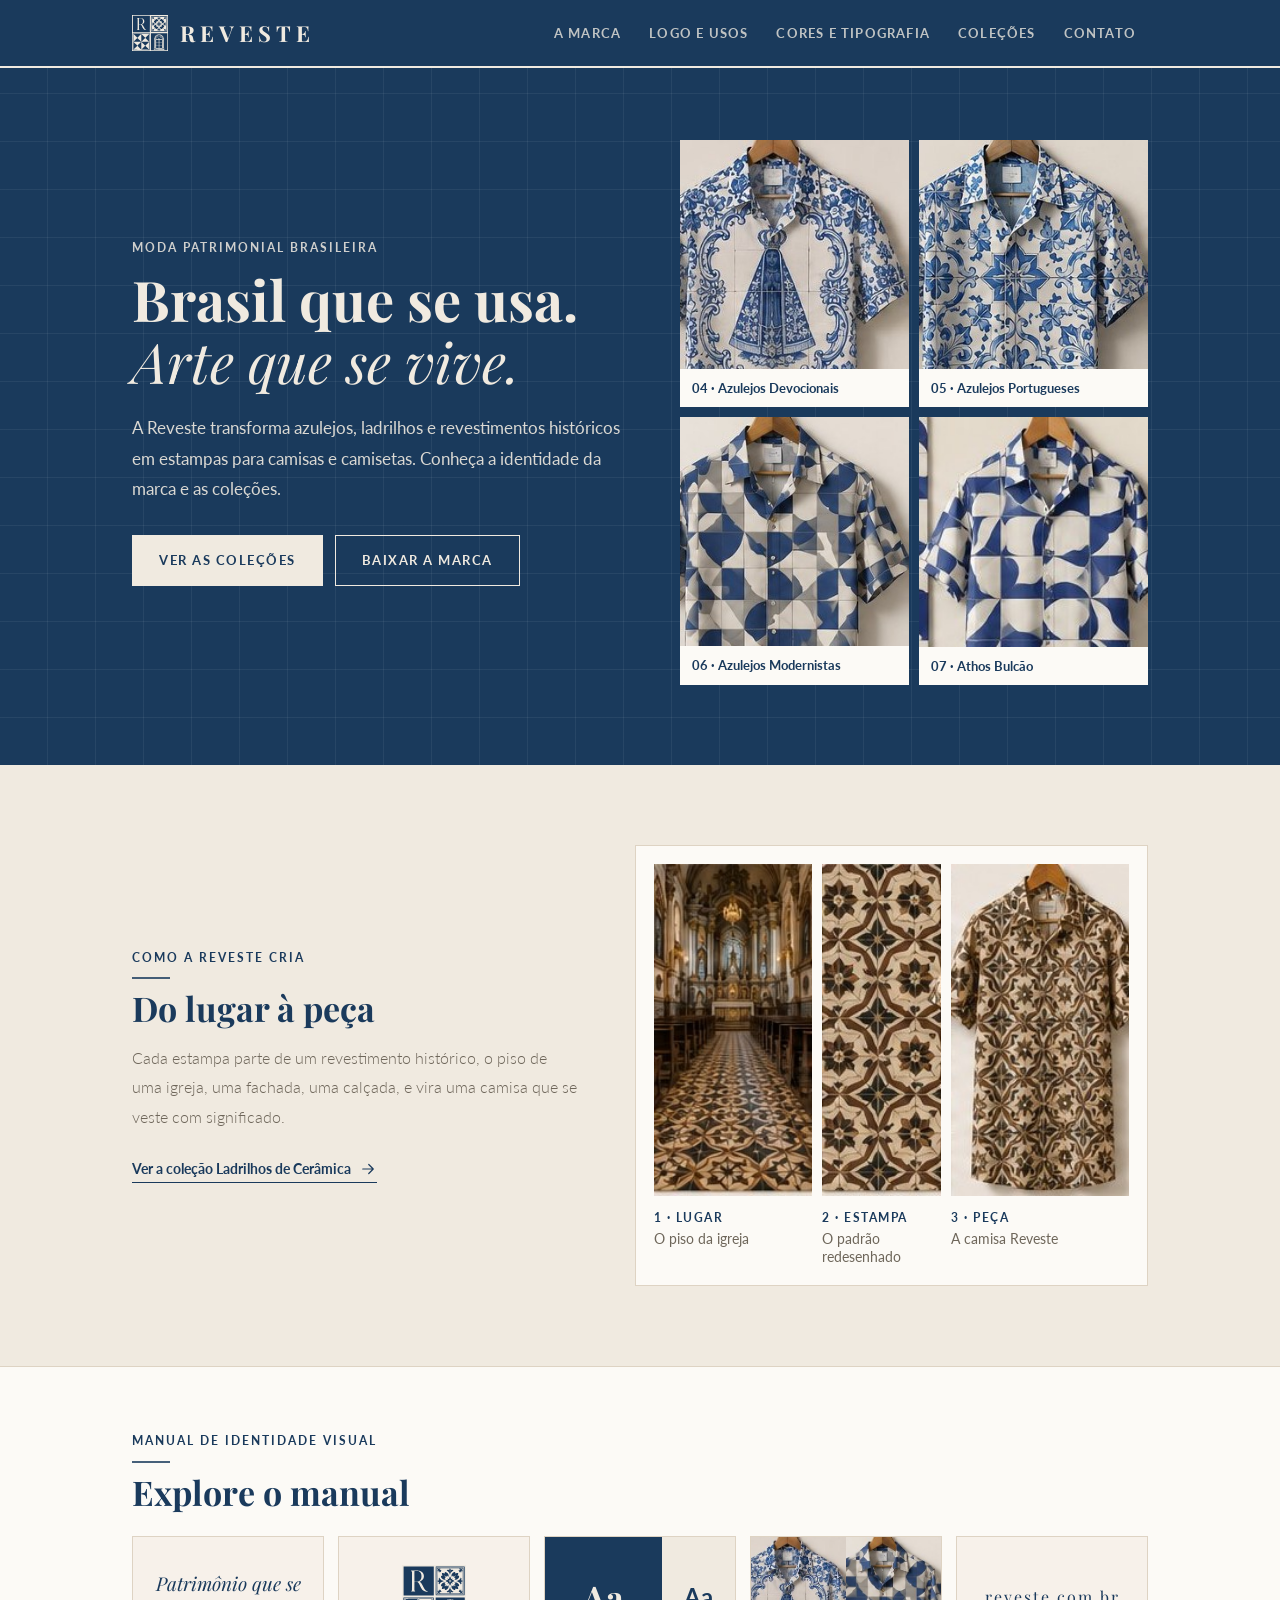
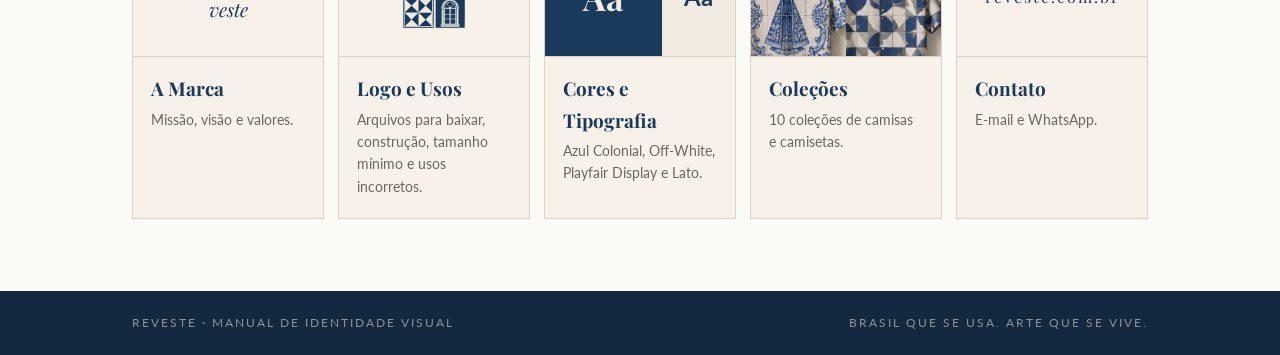
==== v2/index.html @ 7c8bfe6f "v2: grade única de coleções, Logo sem duplicação, Usos e Tipografia visuais (etapas 4 e 5) Etapa 4: " ====
<!DOCTYPE html>
<html lang="pt-BR">
<head>
  <meta charset="UTF-8" />
  <meta name="viewport" content="width=device-width, initial-scale=1.0" />
  <title>Reveste — Manual de Identidade Visual</title>
  <meta name="description" content="Manual de identidade visual da Reveste, marca de moda patrimonial brasileira que transforma azulejos, ladrilhos e revestimentos históricos em estampas para camisas e camisetas." />
  <meta name="theme-color" content="#1A3A5C" />
  <meta property="og:type" content="website" />
  <meta property="og:locale" content="pt_BR" />
  <meta property="og:title" content="Reveste · Manual de Identidade Visual" />
  <meta property="og:description" content="Brasil que se usa. Arte que se vive. Logo, cores, tipografia e coleções da Reveste." />
  <link rel="icon" type="image/png" sizes="64x64" href="assets/img/favicon-64.png" />
  <link rel="apple-touch-icon" href="assets/img/apple-touch-icon.png" />
  <link href="https://cdn.jsdelivr.net/npm/bootstrap@5.3.3/dist/css/bootstrap.min.css" rel="stylesheet" integrity="sha384-QWTKZyjpPEjISv5WaRU9OFeRpok6YctnYmDr5pNlyT2bRjXh0JMhjY6hW+ALEwIH" crossorigin="anonymous" />
  <link href="https://fonts.googleapis.com/css2?family=Playfair+Display:ital,wght@0,400;0,500;0,700;1,400&family=Lato:wght@300;400;700&display=swap" rel="stylesheet" />
  <link href="css/styles.css?v=23" rel="stylesheet" />
</head>
<body>

<a class="skip-link" href="#conteudo">Pular para o conteúdo</a>

<!-- ═══════════ BARRA ═══════════ -->
<header class="topbar">
  <div class="container-r topbar-inner">
    <a class="topbar-logo" href="#inicio" aria-label="Reveste, página inicial">
      <img src="assets/marca/reveste-icone.svg" alt="" width="36" height="36" />
      <span class="wordmark">REVESTE</span>
    </a>
    <nav class="brand-nav" aria-label="Seções do manual">
      <button type="button" class="brand-nav-toggle" id="navToggle" aria-expanded="false" aria-controls="navMenu" aria-label="Abrir menu">
        <svg aria-hidden="true" focusable="false" class="brand-nav-toggle-icon" viewBox="0 0 24 24" fill="none" stroke="currentColor" stroke-width="1.8" stroke-linecap="round"><path d="M4 7h16M4 12h16M4 17h16"/></svg>
      </button>
      <div class="brand-nav-menu" id="navMenu">
        <button type="button" class="nav-btn" data-pane="marca" aria-controls="pane-marca">A Marca</button>
        <button type="button" class="nav-btn" data-pane="logo" aria-controls="pane-logo">Logo e Usos</button>
        <button type="button" class="nav-btn" data-pane="cores" aria-controls="pane-cores">Cores e Tipografia</button>
        <button type="button" class="nav-btn" data-pane="colecoes" aria-controls="pane-colecoes">Coleções</button>
        <button type="button" class="nav-btn" data-pane="contato" aria-controls="pane-contato">Contato</button>
      </div>
    </nav>
  </div>
</header>

<main class="brand-main" id="conteudo" tabindex="-1">

  <!-- ═══════ INÍCIO ═══════ -->
  <section class="pane active" id="pane-inicio" tabindex="-1">
    <div class="home-hero">
      <div class="container-r home-hero-inner">
        <div class="home-hero-text">
          <p class="eyebrow on-dark">Moda patrimonial brasileira</p>
          <h1 class="home-title"><span class="ln">Brasil que se usa.</span><br><em class="ln">Arte que se vive.</em></h1>
          <p class="home-lead">A Reveste transforma azulejos, ladrilhos e revestimentos históricos em estampas para camisas e camisetas. Conheça a identidade da marca e as coleções.</p>
          <div class="home-ctas">
            <a class="btn-solid" href="#colecoes">Ver as coleções</a>
            <a class="btn-ghost" href="assets/marca/reveste-marca.zip" download>Baixar a marca</a>
          </div>
        </div>
        <nav class="home-pieces" aria-label="Coleções em destaque">
          <ul>
            <li><a class="home-piece" href="#colecoes-04">
              <img src="assets/img/home/camisa-04.jpeg" alt="" width="261" height="261" />
              <span>04 · Azulejos Devocionais</span></a></li>
            <li><a class="home-piece" href="#colecoes-05">
              <img src="assets/img/home/camisa-05.jpeg" alt="" width="261" height="261" />
              <span>05 · Azulejos Portugueses</span></a></li>
            <li><a class="home-piece" href="#colecoes-06">
              <img src="assets/img/home/camisa-06.jpeg" alt="" width="261" height="261" />
              <span>06 · Azulejos Modernistas</span></a></li>
            <li><a class="home-piece" href="#colecoes-07">
              <img src="assets/img/home/camisa-07.jpeg" alt="" width="261" height="261" />
              <span>07 · Athos Bulcão</span></a></li>
          </ul>
        </nav>
      </div>
    </div>

    <div class="home-process">
      <div class="container-r process-inner">
        <div class="process-text">
          <p class="eyebrow">Como a Reveste cria</p>
          <h2 class="section-title">Do lugar à peça</h2>
          <p class="lead">Cada estampa parte de um revestimento histórico, o piso de uma igreja, uma fachada, uma calçada, e vira uma camisa que se veste com significado.</p>
          <a class="text-link" href="#colecoes-01">Ver a coleção Ladrilhos de Cerâmica <svg aria-hidden="true" focusable="false" viewBox="0 0 24 24" fill="none" stroke="currentColor" stroke-width="1.6" stroke-linecap="round" stroke-linejoin="round"><path d="M5 12h14M13 6l6 6-6 6"/></svg></a>
        </div>
        <ol class="process-steps">
          <li>
            <img src="assets/img/home/processo-lugar.jpeg" alt="Interior de igreja barroca com piso de ladrilhos" width="134" height="280" loading="lazy" />
            <span class="step-n">1 · Lugar</span>
            <span class="step-t">O piso da igreja</span>
          </li>
          <li>
            <img src="assets/img/home/processo-estampa.jpeg" alt="Padrão do piso redesenhado como estampa" width="100" height="280" loading="lazy" />
            <span class="step-n">2 · Estampa</span>
            <span class="step-t">O padrão redesenhado</span>
          </li>
          <li>
            <img src="assets/img/home/processo-peca.jpeg" alt="Camisa Reveste com a estampa" width="150" height="280" loading="lazy" />
            <span class="step-n">3 · Peça</span>
            <span class="step-t">A camisa Reveste</span>
          </li>
        </ol>
      </div>
    </div>

    <div class="home-explore">
      <div class="container-r">
        <p class="eyebrow">Manual de identidade visual</p>
        <h2 class="section-title">Explore o manual</h2>
        <ul class="explore-grid">
          <li><a class="explore-card" href="#marca">
            <span class="explore-vis vis-quote">Patrimônio que se veste</span>
            <span class="explore-txt"><span class="explore-name">A Marca</span><span class="explore-desc">Missão, visão e valores.</span></span></a></li>
          <li><a class="explore-card" href="#logo">
            <span class="explore-vis"><img src="assets/marca/reveste-icone.svg" alt="" width="64" height="64" /></span>
            <span class="explore-txt"><span class="explore-name">Logo e Usos</span><span class="explore-desc">Arquivos para baixar, construção, tamanho mínimo e usos incorretos.</span></span></a></li>
          <li><a class="explore-card" href="#cores">
            <span class="explore-vis vis-type"><span class="vt-dark">Aa</span><span class="vt-light">Aa</span></span>
            <span class="explore-txt"><span class="explore-name">Cores e Tipografia</span><span class="explore-desc">Azul Colonial, Off-White, Playfair Display e Lato.</span></span></a></li>
          <li><a class="explore-card" href="#colecoes">
            <span class="explore-vis vis-photo"><img src="assets/img/home/camisa-04.jpeg" alt="" /><img src="assets/img/home/camisa-06.jpeg" alt="" /></span>
            <span class="explore-txt"><span class="explore-name">Coleções</span><span class="explore-desc">10 coleções de camisas e camisetas.</span></span></a></li>
          <li><a class="explore-card" href="#contato">
            <span class="explore-vis vis-url">reveste.com.br</span>
            <span class="explore-txt"><span class="explore-name">Contato</span><span class="explore-desc">E-mail e WhatsApp.</span></span></a></li>
        </ul>
      </div>
    </div>
  </section>

  <!-- ═══════ A MARCA ═══════ -->
  <section class="pane" id="pane-marca" tabindex="-1">
    <div class="container-r pane-body">
        <div class="block">
          <p class="eyebrow">A Essência da Marca</p>
          <h2 class="section-title">Patrimônio que se veste</h2>
          <p class="lead">A Reveste nasce do encontro entre a memória arquitetônica do Brasil e o gesto cotidiano de vestir — arte que sai da parede e vai para o corpo.</p>
        </div>

        <div class="block">
          <div class="row g-3">
            <div class="col-md-6">
              <div class="card-dark">
                <span class="card-label">Visão</span>
                <p>Ser a referência em moda que celebra o patrimônio e a cultura brasileira, resgatando histórias através da arte que se usa.</p>
              </div>
            </div>
            <div class="col-md-6">
              <div class="card-dark">
                <span class="card-label">Missão</span>
                <p>Transformar a riqueza dos azulejos, ladrilhos e revestimentos históricos do Brasil em peças de vestuário únicas, promovendo a valorização do patrimônio e a conexão territorial.</p>
              </div>
            </div>
          </div>
        </div>

        <div class="block">
          <p class="eyebrow">Nossos Valores</p>
          <div class="values-grid">
              <div class="value-chip">
                <svg aria-hidden="true" focusable="false" viewBox="0 0 24 24" fill="none" stroke="currentColor" stroke-width="1.6" stroke-linecap="round" stroke-linejoin="round"><path d="M3 21h18M5 21V10m4.5 11V10m5 11V10M19 21V10M3 10h18L12 4 3 10z"/></svg>
                <span>Herança Cultural</span>
              </div>
              <div class="value-chip">
                <svg aria-hidden="true" focusable="false" viewBox="0 0 24 24" fill="none" stroke="currentColor" stroke-width="1.6" stroke-linecap="round" stroke-linejoin="round"><path d="m12 3 2.5 5.5L20 9l-4 4 1 6-5-3-5 3 1-6-4-4 5.5-.5z"/></svg>
                <span>Originalidade</span>
              </div>
              <div class="value-chip">
                <svg aria-hidden="true" focusable="false" viewBox="0 0 24 24" fill="none" stroke="currentColor" stroke-width="1.6" stroke-linecap="round" stroke-linejoin="round"><path d="M12 3a9 9 0 1 0 9 9"/><path d="m8 12 3 3 7-7"/></svg>
                <span>Qualidade</span>
              </div>
              <div class="value-chip">
                <svg aria-hidden="true" focusable="false" viewBox="0 0 24 24" fill="none" stroke="currentColor" stroke-width="1.6" stroke-linecap="round" stroke-linejoin="round"><circle cx="6" cy="6" r="2.5"/><circle cx="18" cy="18" r="2.5"/><path d="M8 8l8 8M16 7l1 1M7 16l1 1"/></svg>
                <span>Conexão Territorial</span>
              </div>
              <div class="value-chip">
                <svg aria-hidden="true" focusable="false" viewBox="0 0 24 24" fill="none" stroke="currentColor" stroke-width="1.6" stroke-linecap="round" stroke-linejoin="round"><path d="M3 21h18M6 21v-7m12 7v-7M5 14h14l-1.5-6h-11z"/><path d="M9 8V5a3 3 0 0 1 6 0v3"/></svg>
                <span>Artesanal</span>
              </div>
          </div>
        </div>

        <div class="slogan-band">
          <p>"Brasil que se usa. Arte que se vive."</p>
          <small>Slogan oficial da marca</small>
        </div>
    </div>
  </section>

  <!-- ═══════ LOGO E USOS ═══════ -->
  <section class="pane" id="pane-logo" tabindex="-1">
    <div class="container-r pane-body">
        <div class="block">
          <p class="eyebrow">Logo Principal</p>
          <h2 class="section-title">Um mosaico de histórias</h2>
          <p class="lead">A logo é composta por um ícone modular em grade 2×2 e o nome da marca. Cada módulo representa um elemento do patrimônio brasileiro, reunidos em um símbolo coeso.</p>
        </div>

        <div class="block">
          <div class="row g-3">
            <div class="col-md-4">
              <div class="card-r">
                <span class="card-label">Conceito Modular</span>
                <p>Design em grade 2×2 que permite representar múltiplos elementos do patrimônio brasileiro em um único ícone coeso.</p>
              </div>
            </div>
            <div class="col-md-4">
              <div class="card-r">
                <span class="card-label">Versatilidade</span>
                <p>Equilíbrio entre as versões vertical (presença de marca) e horizontal (cabeçalhos e espaços reduzidos).</p>
              </div>
            </div>
            <div class="col-md-4">
              <div class="card-r">
                <span class="card-label">Estética Atemporal</span>
                <p>Geometria limpa e tipografia clássica para que a marca permaneça relevante e sofisticada.</p>
              </div>
            </div>
          </div>
        </div>
      <div class="block">
        <div class="asset-all">
          <a class="download-btn" href="assets/marca/reveste-marca.zip" download>Baixar tudo · .zip 2,2 MB</a>
          <p>Todas as versões em SVG, PDF e PNG, com as cores de impressão e as regras de uso (LEIA-ME).</p>
        </div>
        <div class="logo-row two tall">
          <figure class="logo-card">
            <div class="logo-stage"><img src="assets/marca/reveste-logo-vertical.svg" alt="Logo vertical" loading="lazy" /></div>
            <figcaption><span class="logo-name">Logo vertical</span><span class="logo-use">Uso principal: presença de marca</span></figcaption>
            <div class="asset-links"><a href="assets/marca/reveste-logo-vertical.svg" download aria-label="Baixar Logo vertical em SVG">SVG</a><a href="assets/marca/reveste-logo-vertical.pdf" download aria-label="Baixar Logo vertical em PDF">PDF</a><a href="assets/marca/reveste-logo-vertical.png" download aria-label="Baixar Logo vertical em PNG">PNG</a></div>
          </figure>
          <figure class="logo-card">
            <div class="logo-stage dark"><img src="assets/marca/reveste-logo-vertical-negativa.svg" alt="Vertical negativa" loading="lazy" /></div>
            <figcaption><span class="logo-name">Vertical negativa</span><span class="logo-use">Fundos escuros</span></figcaption>
            <div class="asset-links"><a href="assets/marca/reveste-logo-vertical-negativa.svg" download aria-label="Baixar Vertical negativa em SVG">SVG</a><a href="assets/marca/reveste-logo-vertical-negativa.pdf" download aria-label="Baixar Vertical negativa em PDF">PDF</a><a href="assets/marca/reveste-logo-vertical-negativa.png" download aria-label="Baixar Vertical negativa em PNG">PNG</a></div>
          </figure>
        </div>
        <div class="logo-row two">
          <figure class="logo-card">
            <div class="logo-stage"><img src="assets/marca/reveste-logo-horizontal.svg" alt="Logo horizontal" loading="lazy" /></div>
            <figcaption><span class="logo-name">Logo horizontal</span><span class="logo-use">Cabeçalhos, faixas e espaços largos</span></figcaption>
            <div class="asset-links"><a href="assets/marca/reveste-logo-horizontal.svg" download aria-label="Baixar Logo horizontal em SVG">SVG</a><a href="assets/marca/reveste-logo-horizontal.pdf" download aria-label="Baixar Logo horizontal em PDF">PDF</a><a href="assets/marca/reveste-logo-horizontal.png" download aria-label="Baixar Logo horizontal em PNG">PNG</a></div>
          </figure>
          <figure class="logo-card">
            <div class="logo-stage dark"><img src="assets/marca/reveste-logo-horizontal-negativa.svg" alt="Horizontal negativa" loading="lazy" /></div>
            <figcaption><span class="logo-name">Horizontal negativa</span><span class="logo-use">Fundos escuros</span></figcaption>
            <div class="asset-links"><a href="assets/marca/reveste-logo-horizontal-negativa.svg" download aria-label="Baixar Horizontal negativa em SVG">SVG</a><a href="assets/marca/reveste-logo-horizontal-negativa.pdf" download aria-label="Baixar Horizontal negativa em PDF">PDF</a><a href="assets/marca/reveste-logo-horizontal-negativa.png" download aria-label="Baixar Horizontal negativa em PNG">PNG</a></div>
          </figure>
        </div>
        <div class="logo-row three">
          <figure class="logo-card">
            <div class="logo-stage"><img src="assets/marca/reveste-logo-vertical-sem-tagline.svg" alt="Vertical sem tagline" loading="lazy" /></div>
            <figcaption><span class="logo-name">Vertical sem tagline</span><span class="logo-use">Tamanhos pequenos</span></figcaption>
            <div class="asset-links"><a href="assets/marca/reveste-logo-vertical-sem-tagline.svg" download aria-label="Baixar Vertical sem tagline em SVG">SVG</a><a href="assets/marca/reveste-logo-vertical-sem-tagline.pdf" download aria-label="Baixar Vertical sem tagline em PDF">PDF</a><a href="assets/marca/reveste-logo-vertical-sem-tagline.png" download aria-label="Baixar Vertical sem tagline em PNG">PNG</a></div>
          </figure>
          <figure class="logo-card">
            <div class="logo-stage"><img src="assets/marca/reveste-logo-horizontal-sem-tagline.svg" alt="Horizontal sem tagline" loading="lazy" /></div>
            <figcaption><span class="logo-name">Horizontal sem tagline</span><span class="logo-use">Etiquetas e tamanhos pequenos</span></figcaption>
            <div class="asset-links"><a href="assets/marca/reveste-logo-horizontal-sem-tagline.svg" download aria-label="Baixar Horizontal sem tagline em SVG">SVG</a><a href="assets/marca/reveste-logo-horizontal-sem-tagline.pdf" download aria-label="Baixar Horizontal sem tagline em PDF">PDF</a><a href="assets/marca/reveste-logo-horizontal-sem-tagline.png" download aria-label="Baixar Horizontal sem tagline em PNG">PNG</a></div>
          </figure>
          <figure class="logo-card">
            <div class="logo-stage"><img src="assets/marca/reveste-selo.svg" alt="Selo Patrimonial" loading="lazy" /></div>
            <figcaption><span class="logo-name">Selo Patrimonial</span><span class="logo-use">Autenticidade e origem: tags e embalagens</span></figcaption>
            <div class="asset-links"><a href="assets/marca/reveste-selo.svg" download aria-label="Baixar Selo Patrimonial em SVG">SVG</a><a href="assets/marca/reveste-selo.pdf" download aria-label="Baixar Selo Patrimonial em PDF">PDF</a><a href="assets/marca/reveste-selo.png" download aria-label="Baixar Selo Patrimonial em PNG">PNG</a></div>
          </figure>
        </div>
        <div class="logo-row two short">
          <figure class="logo-card">
            <div class="logo-stage"><img src="assets/marca/reveste-icone.svg" alt="Ícone" loading="lazy" /></div>
            <figcaption><span class="logo-name">Ícone</span><span class="logo-use">Avatar, favicon, aplicações quadradas</span></figcaption>
            <div class="asset-links"><a href="assets/marca/reveste-icone.svg" download aria-label="Baixar Ícone em SVG">SVG</a><a href="assets/marca/reveste-icone.pdf" download aria-label="Baixar Ícone em PDF">PDF</a><a href="assets/marca/reveste-icone.png" download aria-label="Baixar Ícone em PNG">PNG</a></div>
          </figure>
          <figure class="logo-card">
            <div class="logo-stage"><img src="assets/marca/reveste-icone-1cor.svg" alt="Ícone em 1 cor" loading="lazy" /></div>
            <figcaption><span class="logo-name">Ícone em 1 cor</span><span class="logo-use">Bordado, carimbo, gravação</span></figcaption>
            <div class="asset-links"><a href="assets/marca/reveste-icone-1cor.svg" download aria-label="Baixar Ícone em 1 cor em SVG">SVG</a><a href="assets/marca/reveste-icone-1cor.pdf" download aria-label="Baixar Ícone em 1 cor em PDF">PDF</a><a href="assets/marca/reveste-icone-1cor.png" download aria-label="Baixar Ícone em 1 cor em PNG">PNG</a></div>
          </figure>
        </div>
        <p class="download-note">Vetores com os textos convertidos em contorno: não é preciso instalar fontes. Os PNG têm 2000 px de largura e fundo transparente.</p>
      </div>

        <div class="subsection" id="sec-construcao" tabindex="-1">
          <div class="block">
            <p class="eyebrow">Construção da Marca</p>
            <h2 class="section-title">Elementos simbólicos do ícone</h2>
            <p class="lead">O ícone é construído a partir de quatro elementos visuais distintos, cada um representando um aspecto da inspiração da marca.</p>
          </div>

          <div class="block">
            <div class="row g-3">
              <div class="col-6 col-md-3">
                <div class="element-card">
                  <img src="assets/img/element-r.png" alt="Letra R" width="224" height="224" loading="lazy" />
                  <div class="body">
                    <h3>Letra R</h3>
                    <p>Representa a identidade e o reconhecimento imediato da marca Reveste, unindo o nome ao símbolo.</p>
                  </div>
                </div>
              </div>
              <div class="col-6 col-md-3">
                <div class="element-card">
                  <img src="assets/img/element-azulejo.png" alt="Azulejo Português" width="224" height="224" loading="lazy" />
                  <div class="body">
                    <h3>Azulejo Português</h3>
                    <p>Homenagem à herança colonial e artística que fundamenta a estética das nossas coleções.</p>
                  </div>
                </div>
              </div>
              <div class="col-6 col-md-3">
                <div class="element-card">
                  <img src="assets/img/element-ladrilho.png" alt="Ladrilho Histórico" width="224" height="224" loading="lazy" />
                  <div class="body">
                    <h3>Ladrilho Histórico</h3>
                    <p>Celebração dos padrões geométricos e da riqueza visual dos ladrilhos hidráulicos brasileiros.</p>
                  </div>
                </div>
              </div>
              <div class="col-6 col-md-3">
                <div class="element-card">
                  <img src="assets/img/element-janela.png" alt="Janela Colonial" width="224" height="224" loading="lazy" />
                  <div class="body">
                    <h3>Janela Colonial</h3>
                    <p>Evoca a arquitetura histórica e a conexão profunda com o passado e a memória do Brasil.</p>
                  </div>
                </div>
              </div>
            </div>
          </div>
        </div>

        <div class="subsection" id="sec-usos" tabindex="-1">
          <div class="block">
            <p class="eyebrow">Diretrizes de Uso</p>
            <h2 class="section-title">Uso e preservação</h2>
            <p class="lead">Para preservar a integridade da marca e fortalecer seu reconhecimento, siga as diretrizes abaixo em todas as aplicações.</p>
          </div>

          <div class="block">
            <div class="row g-3">
              <div class="col-md-6 col-lg-3">
                <div class="guide-card"><h4>Integridade Formal</h4><p>Não distorcer a marca; sempre redimensionar proporcionalmente.</p></div>
              </div>
              <div class="col-md-6 col-lg-3">
                <div class="guide-card"><h4>Fidelidade Cromática</h4><p>Usar apenas as cores oficiais; evitar gradientes e efeitos.</p></div>
              </div>
              <div class="col-md-6 col-lg-3">
                <div class="guide-card"><h4>Contraste e Leitura</h4><p>Garantir contraste adequado; em fundos escuros, usar a versão negativa.</p></div>
              </div>
              <div class="col-md-6 col-lg-3">
                <div class="guide-card"><h4>Área de Proteção</h4><p>Espaço livre mínimo em volta da logo: ¼ do lado do ícone (veja o diagrama).</p></div>
              </div>
            </div>
          </div>

          <div class="block">
            <p class="eyebrow">Área de Proteção</p>
            <div class="protect">
              <svg class="protect-svg" viewBox="0 0 434 196" role="img" aria-labelledby="protectT">
                <title id="protectT">Área de proteção: espaço livre x em volta da logo, onde x é um quarto do lado do ícone</title>
                <rect x="41" y="41" width="352" height="114" fill="#1A3A5C" fill-opacity=".07" stroke="#1A3A5C" stroke-dasharray="5 4"/>
                <rect x="60" y="60" width="314" height="76" fill="#FCFAF6"/>
                <image href="assets/marca/reveste-logo-horizontal-sem-tagline.svg" x="40" y="40" width="353.53" height="116"/>
                <g stroke="#1A3A5C" stroke-width="1"><path d="M41 28h19M41 24v8M60 24v8"/><path d="M28 41v19M24 41h8M24 60h8"/><path d="M60 168h38M60 164v8M98 164v8"/></g>
                <g font-family="Lato, sans-serif" font-size="13" font-weight="700" fill="#1A3A5C" text-anchor="middle">
                  <text x="50.5" y="20">x</text><text x="14" y="55">x</text><text x="79" y="186">1 célula = 2x</text>
                </g>
              </svg>
              <div class="protect-text">
                <p><b>x = ¼ do lado do ícone</b>, ou metade de uma célula da grade 2×2.</p>
                <p>Deixe esse espaço livre em todos os lados: nenhum texto, imagem ou borda pode entrar na área tracejada. Vale para todas as versões, inclusive o selo.</p>
              </div>
            </div>
          </div>

          <div class="block">
            <p class="eyebrow">Tamanho Mínimo</p>
            <div class="table-responsive">
              <table class="size-table">
                <thead><tr><th scope="col">Versão</th><th scope="col">Impresso</th><th scope="col">Tela</th></tr></thead>
                <tbody>
                  <tr><th scope="row">Logo vertical com tagline</th><td>57 mm</td><td>283 px</td></tr>
                  <tr><th scope="row">Logo horizontal com tagline</th><td>72 mm</td><td>358 px</td></tr>
                  <tr><th scope="row">Logo vertical sem tagline</th><td>20 mm</td><td>100 px</td></tr>
                  <tr><th scope="row">Logo horizontal sem tagline</th><td>25 mm</td><td>120 px</td></tr>
                  <tr><th scope="row">Ícone</th><td>8 mm</td><td>24 px</td></tr>
                  <tr><th scope="row">Selo Patrimonial</th><td>25 mm (diâmetro)</td><td>120 px</td></tr>
                </tbody>
              </table>
            </div>
            <p class="download-note">Medidas pela largura. Abaixo do mínimo com tagline, use a versão sem tagline: a tagline deixa de ser legível.</p>
          </div>

          <div class="block">
            <p class="eyebrow">Usos Incorretos</p>
            <div class="dont-grid">
              <figure class="dont-card">
                <div class="dont-stage ex-distort"><img src="assets/marca/reveste-logo-horizontal-sem-tagline.svg" alt="" loading="lazy" /></div>
                <figcaption><svg class="dont-x" aria-hidden="true" focusable="false" viewBox="0 0 24 24" fill="none" stroke="currentColor" stroke-width="2.2" stroke-linecap="round"><circle cx="12" cy="12" r="9"/><path d="m8 8 8 8M16 8l-8 8"/></svg><span><b>Distorcer ou achatar</b>Redimensione sempre na proporção.</span></figcaption>
              </figure>
              <figure class="dont-card">
                <div class="dont-stage ex-recolor"><img src="assets/marca/reveste-logo-horizontal-sem-tagline.svg" alt="" loading="lazy" /></div>
                <figcaption><svg class="dont-x" aria-hidden="true" focusable="false" viewBox="0 0 24 24" fill="none" stroke="currentColor" stroke-width="2.2" stroke-linecap="round"><circle cx="12" cy="12" r="9"/><path d="m8 8 8 8M16 8l-8 8"/></svg><span><b>Trocar as cores</b>Use só o Azul Colonial e o Off-White.</span></figcaption>
              </figure>
              <figure class="dont-card">
                <div class="dont-stage ex-shadow"><img src="assets/marca/reveste-logo-horizontal-sem-tagline.svg" alt="" loading="lazy" /></div>
                <figcaption><svg class="dont-x" aria-hidden="true" focusable="false" viewBox="0 0 24 24" fill="none" stroke="currentColor" stroke-width="2.2" stroke-linecap="round"><circle cx="12" cy="12" r="9"/><path d="m8 8 8 8M16 8l-8 8"/></svg><span><b>Aplicar sombra ou efeitos</b>A marca é chapada, sem brilho nem sombra.</span></figcaption>
              </figure>
              <figure class="dont-card">
                <div class="dont-stage ex-lowcontrast"><img src="assets/marca/reveste-logo-horizontal-sem-tagline.svg" alt="" loading="lazy" /></div>
                <figcaption><svg class="dont-x" aria-hidden="true" focusable="false" viewBox="0 0 24 24" fill="none" stroke="currentColor" stroke-width="2.2" stroke-linecap="round"><circle cx="12" cy="12" r="9"/><path d="m8 8 8 8M16 8l-8 8"/></svg><span><b>Fundo de baixo contraste</b>Em fundo escuro, use a versão negativa.</span></figcaption>
              </figure>
              <figure class="dont-card">
                <div class="dont-stage ex-rotate"><img src="assets/marca/reveste-logo-horizontal-sem-tagline.svg" alt="" loading="lazy" /></div>
                <figcaption><svg class="dont-x" aria-hidden="true" focusable="false" viewBox="0 0 24 24" fill="none" stroke="currentColor" stroke-width="2.2" stroke-linecap="round"><circle cx="12" cy="12" r="9"/><path d="m8 8 8 8M16 8l-8 8"/></svg><span><b>Girar ou inclinar</b>A logo fica sempre na horizontal.</span></figcaption>
              </figure>
              <figure class="dont-card">
                <div class="dont-stage ex-busy"><img src="assets/marca/reveste-logo-horizontal-sem-tagline.svg" alt="" loading="lazy" /></div>
                <figcaption><svg class="dont-x" aria-hidden="true" focusable="false" viewBox="0 0 24 24" fill="none" stroke="currentColor" stroke-width="2.2" stroke-linecap="round"><circle cx="12" cy="12" r="9"/><path d="m8 8 8 8M16 8l-8 8"/></svg><span><b>Sobre imagem carregada</b>Prefira fundo liso ou uma área calma da foto.</span></figcaption>
              </figure>
            </div>
          </div>
        </div>
    </div>
  </section>

  <!-- ═══════ CORES E TIPOGRAFIA ═══════ -->
  <section class="pane" id="pane-cores" tabindex="-1">
    <div class="container-r pane-body">
        <div class="block">
          <p class="eyebrow">Paleta de Cores</p>
          <h2 class="section-title">Elegância e tradição</h2>
          <p class="lead">A paleta foi cuidadosamente selecionada para transmitir elegância, sofisticação e a riqueza cultural brasileira — sustentada por dois tons essenciais.</p>
        </div>

        <div class="block">
          <div class="row g-3">
            <div class="col-md-6">
              <div class="color-card">
                <div class="color-swatch sw-navy"><span class="swatch-sample" aria-hidden="true">Aa</span></div>
                <div class="body">
                  <h3>Azul Colonial</h3>
                  <button type="button" class="color-hex" data-copy="#1A3A5C" aria-label="Copiar #1A3A5C">#1A3A5C<span class="copy-hint" aria-hidden="true">copiar</span></button>
                  <p>Representa a profundidade histórica, a nobreza dos azulejos clássicos e a sofisticação da marca.</p>
                  <dl class="color-codes"><dt>RGB</dt><dd>26 · 58 · 92</dd><dt>CMYK couché</dt><dd>84 · 54 · 11 · 59</dd><dt>CMYK sem revestimento</dt><dd>100 · 63 · 8 · 41</dd><dt>Pantone tecido</dt><dd>19-4029 TCX</dd><dt>Pantone gráfico</dt><dd>540 C</dd></dl>
                </div>
              </div>
            </div>
            <div class="col-md-6">
              <div class="color-card">
                <div class="color-swatch sw-cream"><span class="swatch-sample" aria-hidden="true">Aa</span></div>
                <div class="body">
                  <h3>Off-White</h3>
                  <button type="button" class="color-hex" data-copy="#F0EAE0" aria-label="Copiar #F0EAE0">#F0EAE0<span class="copy-hint" aria-hidden="true">copiar</span></button>
                  <p>Evoca a naturalidade das matérias-primas e o aspecto artesanal, proporcionando o contraste ideal para a leitura.</p>
                  <dl class="color-codes"><dt>RGB</dt><dd>240 · 234 · 224</dd><dt>CMYK couché</dt><dd>7 · 7 · 13 · 0</dd><dt>CMYK sem revestimento</dt><dd>5 · 5 · 9 · 0</dd><dt>Pantone tecido</dt><dd>11-0103 TCX</dd><dt>Pantone gráfico</dt><dd>usar CMYK ou papel natural</dd></dl>
                </div>
              </div>
            </div>
          </div>
          <p class="color-note">CMYK calculado pelos perfis de impressão FOGRA39 (papel couché) e FOGRA52 (papel sem revestimento). Os Pantone são os mais próximos das cores da marca (Azul Colonial: 19-4029 TCX Navy Peony, diferença ΔE 2,2; 540 C, ΔE 3,0. Off-White: 11-0103 TCX Egret, ΔE 1,0). Confirme no guia físico Pantone e peça prova impressa antes da primeira tiragem; para as camisas, use a referência TCX com a estamparia.</p>
          <div class="ui-colors">
            <p class="ui-colors-title">Cores de interface <span>(só no site, não usar em peças da marca)</span></p>
            <ul>
              <li><span class="ui-dot" style="background:#14283F"></span><b>Azul Noite</b> #14283F · rodapé do site</li>
              <li><span class="ui-dot" style="background:#B23A3A"></span><b>Vermelho Alerta</b> #B23A3A · marcação de uso incorreto</li>
            </ul>
          </div>
        </div>

        <div class="subsection" id="sec-tipografia" tabindex="-1">
          <div class="block">
            <p class="eyebrow">Tipografia</p>
            <h2 class="section-title">Sofisticação em cada detalhe</h2>
            <p class="lead">A tipografia complementa a identidade com elegância e legibilidade, equilibrando a tradição da serifa com a clareza do sans-serif.</p>
          </div>

          <div class="block">
            <div class="type-specimens">
              <div class="specimen">
                <p class="type-role">Primária · Títulos e logo</p>
                <p class="spec-big pf">Aa</p>
                <p class="spec-name pf">Playfair Display</p>
                <p class="spec-alpha pf">ABCDEFGHIJKLMNOPQRSTUVWXYZ<br>abcdefghijklmnopqrstuvwxyz<br>0123456789 · áãçéêõú</p>
                <ul class="spec-weights">
                  <li class="pf" style="font-weight:400">Regular 400</li>
                  <li class="pf" style="font-weight:700">Bold 700</li>
                  <li class="pf" style="font-style:italic">Itálico 400</li>
                </ul>
                <p class="spec-note">Serifa de alto contraste: elegância e um toque clássico que remete à história.</p>
              </div>
              <div class="specimen">
                <p class="type-role">Secundária · Corpo de texto</p>
                <p class="spec-big lt">Aa</p>
                <p class="spec-name lt">Lato</p>
                <p class="spec-alpha lt">ABCDEFGHIJKLMNOPQRSTUVWXYZ<br>abcdefghijklmnopqrstuvwxyz<br>0123456789 · áãçéêõú</p>
                <ul class="spec-weights">
                  <li class="lt" style="font-weight:300">Light 300</li>
                  <li class="lt" style="font-weight:400">Regular 400</li>
                  <li class="lt" style="font-weight:700">Bold 700</li>
                </ul>
                <p class="spec-note">Sans-serif humanista: clareza e boa leitura em textos longos e em tela.</p>
              </div>
            </div>
          </div>

          <div class="block">
            <p class="eyebrow">Hierarquia</p>
            <div class="type-scale">
              <div class="ts-row"><span class="ts-meta">Título 1<small>Playfair 700 · 48/53</small></span><span class="ts-sample" style="font-family:var(--serif);font-weight:700;font-size:clamp(30px,4vw,48px);line-height:1.1">Brasil que se usa.</span></div>
              <div class="ts-row"><span class="ts-meta">Título 2<small>Playfair 700 · 32/37</small></span><span class="ts-sample" style="font-family:var(--serif);font-weight:700;font-size:clamp(24px,3vw,32px);line-height:1.15">Patrimônio que se veste</span></div>
              <div class="ts-row"><span class="ts-meta">Título 3<small>Playfair 400 · 22/29</small></span><span class="ts-sample" style="font-family:var(--serif);font-size:22px;line-height:1.3">Azulejos Portugueses no Brasil</span></div>
              <div class="ts-row"><span class="ts-meta">Corpo<small>Lato 400 · 16/29</small></span><span class="ts-sample" style="font-size:16px;line-height:1.8;color:var(--muted)">A Reveste transforma azulejos, ladrilhos e revestimentos históricos em estampas para camisas e camisetas.</span></div>
              <div class="ts-row"><span class="ts-meta">Rótulo<small>Lato 700 · 12 · caixa alta</small></span><span class="ts-sample" style="font-size:12px;font-weight:700;letter-spacing:1.5px;text-transform:uppercase;color:var(--navy)">Moda patrimonial brasileira</span></div>
            </div>
          </div>

          <div class="block">
            <p class="eyebrow">Fontes de apoio</p>
            <div class="type-support">
              <div class="support-card">
                <p class="type-role">Materiais impressos</p>
                <p class="support-sample" style="font-family:'Cormorant Garamond',serif">Herança que inspira, design que perpetua.</p>
                <p class="spec-note"><b>Cormorant Garamond</b> · lookbooks, tags e impressos.</p>
              </div>
              <div class="support-card">
                <p class="type-role">Digital e e-commerce</p>
                <p class="support-sample" style="font-family:'EB Garamond',serif">Fichas de produto e descrições.</p>
                <p class="spec-note"><b>EB Garamond</b> · textos de produto em loja virtual.</p>
              </div>
            </div>
            <p class="download-note">Previstas no manual original para usos específicos; o site usa só Playfair Display e Lato. As fontes de apoio só são baixadas quando esta seção aparece.</p>
          </div>
        </div>
    </div>
  </section>

  <!-- ═══════ COLEÇÕES ═══════ -->
  <section class="pane" id="pane-colecoes" tabindex="-1">
    <div class="container-r pane-body">
        <div class="block">
          <p class="eyebrow">Aplicação · Produto</p>
          <h2 class="section-title">As coleções Reveste</h2>
          <p class="lead">A identidade ganha vida nas estampas: cada coleção traduz um capítulo do patrimônio brasileiro em camisas e camisetas que se vestem com significado.</p>
        </div>

        <div class="coll-grid" id="collGrid" role="group" aria-label="Escolher coleção"></div>
        <div id="collDetail"></div>
    </div>
  </section>

  <!-- ═══════ CONTATO ═══════ -->
  <section class="pane" id="pane-contato" tabindex="-1">
    <div class="container-r pane-body">
        <div class="block">
          <p class="eyebrow">Futuro da Marca</p>
          <h2 class="section-title">Uma marca pronta para o futuro</h2>
          <p class="lead">A identidade visual da Reveste não é apenas um conjunto de símbolos, mas a base para uma narrativa que honra o passado e veste o presente. Estamos prontos para expandir a herança cultural brasileira para o mundo.</p>
        </div>

        <div class="contact-band">
          <img src="assets/img/selo.png" alt="Selo Reveste" width="110" height="110" loading="lazy" />
          <h2>Herança que inspira,<br>design que perpetua.</h2>
          <p>Para dúvidas ou solicitações de materiais da marca, entre em contato com a equipe de marketing da Reveste.</p>
          <ul class="contact-channels">
            <li><a href="mailto:contato@reveste.com.br"><span class="contact-label">E-mail</span>contato@reveste.com.br</a></li>
            <li><a href="https://wa.me/5521984330274" target="_blank" rel="noopener"><span class="contact-label">WhatsApp</span>(21) 98433-0274</a></li>
          </ul>
          <a class="contact-url" href="https://reveste.com.br" target="_blank" rel="noopener">REVESTE.COM.BR</a>
        </div>
    </div>
  </section>

</main>

<!-- ═══════════ MODAL VER CAMISA ═══════════ -->
<div class="modal fade shirt-modal" id="shirtModal" tabindex="-1" aria-labelledby="shirtModalTitle" aria-hidden="true">
  <div class="modal-dialog modal-lg modal-dialog-centered modal-dialog-scrollable">
    <div class="modal-content">
      <div class="modal-header">
        <div>
          <p class="shirt-modal-coll" id="shirtModalColl"></p>
          <h5 class="shirt-modal-title" id="shirtModalTitle"></h5>
        </div>
        <button type="button" class="btn-close" data-bs-dismiss="modal" aria-label="Fechar"></button>
      </div>
      <div class="modal-body">
        <div class="shirt-modal-img-wrap">
          <img id="shirtModalImg" class="shirt-modal-img" src="" alt="" />
        </div>
      </div>
      <p class="shirt-modal-caption" id="shirtModalCaption"></p>
      <div class="shirt-modal-nav">
        <button type="button" id="shirtModalPrev" aria-label="Peça anterior" title="Peça anterior (←)">‹ Peça anterior</button>
        <button type="button" id="shirtModalNext" aria-label="Próxima peça" title="Próxima peça (→)">Próxima peça ›</button>
      </div>
      <p class="shirt-modal-hint">Use as setas <kbd>←</kbd> <kbd>→</kbd> do teclado ou deslize na imagem para navegar.</p>
    </div>
  </div>
</div>

<!-- ═══════════ FOOTER ═══════════ -->
<footer class="brand-footer">
  <div class="container-r">
    <span>Reveste · Manual de Identidade Visual</span>
    <span>Brasil que se usa. Arte que se vive.</span>
  </div>
</footer>

<script src="https://cdn.jsdelivr.net/npm/bootstrap@5.3.3/dist/js/bootstrap.bundle.min.js" integrity="sha384-YvpcrYf0tY3lHB60NNkmXc5s9fDVZLESaAA55NDzOxhy9GkcIdslK1eN7N6jIeHz" crossorigin="anonymous"></script>
<script src="js/main.js?v=14"></script>
</body>
</html>
---- v2/css/styles.css ----
/* ════════════════════════════════════════════════
   REVESTE — Manual de Identidade Visual (v2)
   Identidade refinada: Azul Colonial + Off-White
═══════════════════════════════════════════════════ */

/* ── TOKENS ─────────────────────────────── */
:root {
  --navy:    #1A3A5C;
  --navy-2:  #2E5275;
  --cream:   #F0EAE0;
  --cream-2: #F7F1EA;
  --paper:   #FCFAF6;
  --line:    #DED3C3;
  --ink:     #25303B;
  --muted:   #6E665A;
  /* cores de interface: só no site, não fazem parte da paleta da marca */
  --ui-night: #14283F;  /* rodapé */
  --ui-alert: #B23A3A;  /* marcação de uso incorreto */
  --serif:   'Playfair Display', Georgia, serif;
  --sans:    'Lato', system-ui, sans-serif;
}

/* ── BASE ───────────────────────────────── */
*, *::before, *::after { box-sizing: border-box; }
html { scroll-behavior: smooth; }
body {
  margin: 0;
  background: var(--cream);
  color: var(--ink);
  font-family: var(--sans);
  font-weight: 400;
  line-height: 1.65;
  -webkit-font-smoothing: antialiased;
  -webkit-text-size-adjust: 100%;
  /* rodapé no fim da tela mesmo em abas curtas */
  display: flex;
  flex-direction: column;
  min-height: 100vh;
}
a { color: inherit; text-decoration: none; }
img { max-width: 100%; height: auto; display: block; }

/* ── HELPERS ────────────────────────────── */
.container-r { max-width: 1080px; margin: 0 auto; padding: 0 32px; }
.eyebrow {
  font-family: var(--sans);
  font-size: 12px;
  font-weight: 700;
  letter-spacing: 2px;
  text-transform: uppercase;
  color: var(--navy);
  margin: 0 0 10px;
}
.eyebrow::after {
  content: "";
  display: block;
  width: 38px;
  height: 2px;
  background: var(--navy);
  margin-top: 10px;
  opacity: .8;
}
.section-title {
  font-family: var(--serif);
  font-weight: 700;
  font-size: clamp(24px, 4vw, 34px);
  color: var(--navy);
  line-height: 1.15;
  margin: 0 0 14px;
}
.lead {
  font-size: 16px;
  line-height: 1.85;
  color: var(--muted);
  max-width: 680px;
  margin: 0 0 8px;
}
.serif { font-family: var(--serif); }

/* ── ACESSIBILIDADE ─────────────────────── */
.skip-link {
  position: absolute;
  left: 16px;
  top: -60px;
  z-index: 100;
  background: var(--cream);
  color: var(--navy);
  padding: 10px 16px;
  font-size: 13px;
  font-weight: 700;
}
.skip-link:focus { top: 12px; }
:focus-visible { outline: 2px solid var(--navy); outline-offset: 2px; }
.topbar :focus-visible,
.home-hero :focus-visible,
.contact-band :focus-visible,
.skip-link:focus-visible { outline-color: var(--cream); }
.skip-link:focus-visible { outline-color: var(--navy); }
/* alvos de foco programático (painel, título) não precisam de anel */
.brand-main:focus, .pane:focus, .coll-hero-title:focus { outline: none; }
.text-navy { color: var(--navy); }

/* ── BARRA (logo + navegação) ──────────── */
.topbar {
  position: sticky; top: 0; z-index: 50;
  background: var(--navy);
  border-bottom: 2px solid var(--cream);
}
.topbar-inner { display: flex; align-items: center; justify-content: space-between; gap: 24px; min-height: 66px; }
.topbar-logo { display: flex; align-items: center; gap: 12px; color: var(--cream); flex-shrink: 0; }
.topbar-logo img { width: 36px; height: 36px; }
.topbar-logo .wordmark {
  font-family: var(--serif); font-weight: 700;
  font-size: 22px; letter-spacing: 5px; line-height: 1;
}
.brand-nav { position: static; }
.brand-nav-menu { display: flex; gap: 4px; }
.nav-btn {
  padding: 22px 12px 20px;
  border: none; border-bottom: 2px solid transparent;
  background: transparent;
  color: rgba(240,234,224,.78);
  font-family: var(--sans); font-size: 12.5px; font-weight: 700;
  letter-spacing: 1.2px; text-transform: uppercase;
  cursor: pointer; white-space: nowrap;
  margin-bottom: -2px;
  transition: color .2s, border-color .2s;
}
.nav-btn:hover { color: var(--cream); }
.nav-btn.active { color: var(--cream); border-bottom-color: var(--cream); }
.brand-nav-toggle {
  display: none;
  align-items: center; justify-content: center;
  width: 44px; height: 44px;
  background: transparent; color: var(--cream);
  border: 1px solid rgba(240,234,224,.4);
  cursor: pointer;
}
.brand-nav-toggle-icon { width: 22px; height: 22px; transition: transform .25s; }
.brand-nav-toggle[aria-expanded="true"] .brand-nav-toggle-icon { transform: rotate(90deg); }

/* ── PAINÉIS ────────────────────────────── */
.brand-main { flex: 1 0 auto; }
.pane { display: none; animation: fade .4s ease; }
.pane.active { display: block; }
@keyframes fade { from { opacity: 0; transform: translateY(8px); } to { opacity: 1; transform: none; } }
.container-r.pane-body { padding-top: 56px; padding-bottom: 64px; }
.block { margin-bottom: 56px; }
.block:last-child { margin-bottom: 0; }
/* seções agrupadas numa aba (Construção, Usos, Tipografia) */
.subsection { margin-top: 72px; padding-top: 56px; border-top: 1px solid var(--line); scroll-margin-top: 80px; }
.subsection:focus { outline: none; }
/* "Próximo" no fim de cada aba */
.pane-next { margin-top: 64px; padding-top: 24px; border-top: 1px solid var(--line); display: flex; justify-content: flex-end; }
.pane-next a {
  display: inline-flex; align-items: center; gap: 8px;
  font-family: var(--sans); font-size: 14px; font-weight: 700;
  letter-spacing: 1.5px; text-transform: uppercase; color: var(--navy);
  padding-bottom: 3px; border-bottom: 1px solid transparent; transition: border-color .2s;
}
/* rótulo e destino na mesma fonte e tamanho; só a cor diferencia */
.pane-next a small { font: inherit; letter-spacing: inherit; color: var(--muted); }
.pane-next a:hover { border-bottom-color: var(--navy); }
.pane-next-arrow { width: 18px; height: 18px; flex-shrink: 0; }

/* ── HOME ───────────────────────────────── */
.home-hero {
  background: var(--navy); color: var(--cream);
  position: relative; overflow: hidden;
}
/* grade de azulejo: o elemento-assinatura da marca */
.home-hero::before {
  content: ""; position: absolute; inset: 0;
  background-image:
    repeating-linear-gradient(0deg, transparent 0 47px, rgba(255,255,255,.06) 47px 48px),
    repeating-linear-gradient(90deg, transparent 0 47px, rgba(255,255,255,.06) 47px 48px);
}
.container-r.home-hero-inner {
  position: relative;
  display: grid; grid-template-columns: 1.05fr 1fr; gap: 56px; align-items: center;
  padding-top: 72px; padding-bottom: 80px;
}
.eyebrow.on-dark { color: rgba(240,234,224,.85); }
.eyebrow.on-dark::after { display: none; }
.home-title {
  font-family: var(--serif); font-weight: 700;
  font-size: clamp(34px, 4.4vw, 56px); line-height: 1.1;
  margin: 8px 0 22px; color: var(--cream);
}
.home-title em { font-weight: 400; font-style: italic; }
.home-title .ln { white-space: nowrap; }
.home-lead { font-size: 17px; line-height: 1.8; color: rgba(240,234,224,.9); max-width: 520px; margin: 0 0 30px; }
.home-ctas { display: flex; flex-wrap: wrap; gap: 12px; }
.btn-solid, .btn-ghost {
  display: inline-block; padding: 14px 26px;
  font-size: 13px; font-weight: 700; letter-spacing: 1.5px; text-transform: uppercase;
  border: 1px solid var(--cream); transition: background .2s, color .2s;
}
.btn-solid { background: var(--cream); color: var(--navy); }
.btn-solid:hover { background: transparent; color: var(--cream); }
.btn-ghost { color: var(--cream); }
.btn-ghost:hover { background: var(--cream); color: var(--navy); }
.home-pieces ul { list-style: none; margin: 0; padding: 0; display: grid; grid-template-columns: 1fr 1fr; gap: 10px; }
.home-piece { display: flex; flex-direction: column; height: 100%; background: var(--paper); transition: transform .2s; }
.home-piece:hover { transform: translateY(-3px); }
.home-piece img { width: 100%; aspect-ratio: 1 / 1; object-fit: cover; }
.home-piece span { display: block; flex: 1; padding: 10px 12px; font-size: 13px; font-weight: 700; line-height: 1.4; color: var(--navy); }

/* "Do lugar à peça": as três imagens têm a mesma altura; colunas
   proporcionais à largura de cada uma as deixam alinhadas */
.home-process { padding: 80px 0; }
.container-r.process-inner { display: grid; grid-template-columns: 1fr 1.15fr; gap: 56px; align-items: center; }
.text-link { display: inline-flex; align-items: center; gap: 8px; margin-top: 18px; font-size: 14px; font-weight: 700; color: var(--navy); border-bottom: 1px solid var(--navy); padding-bottom: 2px; }
.text-link svg { width: 18px; height: 18px; }
.process-steps {
  list-style: none; margin: 0; padding: 18px; counter-reset: none;
  display: grid; grid-template-columns: 134fr 100fr 150fr; gap: 10px;
  background: var(--paper); border: 1px solid var(--line);
}
.process-steps li { display: flex; flex-direction: column; min-width: 0; position: relative; }
.process-steps img { width: 100%; height: auto; }
.step-n { margin-top: 12px; font-size: 12px; font-weight: 700; letter-spacing: 1.5px; text-transform: uppercase; color: var(--navy); }
.step-t { font-size: 13.5px; color: var(--muted); line-height: 1.4; margin-top: 2px; }

.home-explore { background: var(--paper); border-top: 1px solid var(--line); padding: 64px 0 72px; }
.explore-grid { list-style: none; margin: 24px 0 0; padding: 0; display: grid; grid-template-columns: repeat(5, 1fr); gap: 14px; }
.explore-card {
  display: flex; flex-direction: column; height: 100%;
  background: var(--cream-2); border: 1px solid var(--line);
  transition: border-color .2s, transform .2s;
}
.explore-card:hover { border-color: var(--navy); transform: translateY(-2px); }
.explore-vis {
  height: 120px; display: flex; align-items: center; justify-content: center;
  border-bottom: 1px solid var(--line); overflow: hidden; padding: 12px;
  color: var(--navy);
}
.vis-quote { font-family: var(--serif); font-style: italic; font-size: 19px; line-height: 1.35; text-align: center; }
.vis-type { padding: 0; }
.vis-type span { flex: 1; height: 100%; display: flex; align-items: center; justify-content: center; font-family: var(--serif); font-weight: 700; }
.vt-dark { background: var(--navy); color: var(--cream); font-size: 34px; flex: 1.6 !important; }
.vt-light { background: var(--cream); color: var(--navy); font-family: var(--sans) !important; font-size: 24px; }
.vis-photo { padding: 0; }
.vis-photo img { width: 50%; height: 100%; object-fit: cover; }
.vis-url { font-family: var(--serif); font-size: 16px; letter-spacing: 2px; white-space: nowrap; }
.explore-txt { display: block; padding: 16px 18px 20px; }
.explore-name { display: block; font-family: var(--serif); font-weight: 700; font-size: 19px; color: var(--navy); margin-bottom: 4px; }
.explore-desc { display: block; font-size: 14px; line-height: 1.6; color: var(--muted); }

/* ── CARDS GENÉRICOS ────────────────────── */
.card-r {
  background: var(--paper);
  border: 1px solid var(--line);
  padding: 30px 28px;
  height: 100%;
}
.card-label {
  font-size: 12px;
  font-weight: 700;
  letter-spacing: 1.8px;
  text-transform: uppercase;
  color: var(--navy);
  display: block;
  margin-bottom: 12px;
}
.card-r h3 {
  font-family: var(--serif);
  font-size: 20px;
  color: var(--navy);
  margin: 0 0 10px;
}
.card-r p { margin: 0; font-size: 14px; line-height: 1.8; color: var(--muted); }

/* destaque (missão/visão) escuro */
.card-dark {
  background: var(--navy);
  color: var(--cream);
  border: none;
  padding: 34px 30px;
  height: 100%;
}
.card-dark .card-label { color: rgba(240,234,224,.75); }
.card-dark p { color: rgba(240,234,224,.92); }

/* valores */
.values-grid { display: grid; grid-template-columns: repeat(5, 1fr); gap: 12px; }
.value-chip {
  background: var(--paper);
  border: 1px solid var(--line);
  padding: 20px 16px;
  text-align: center;
  height: 100%;
  display: flex;
  flex-direction: column;
  align-items: center;
  gap: 12px;
}
.value-chip svg { width: 30px; height: 30px; color: var(--navy); }
.value-chip span {
  font-family: var(--serif);
  font-size: 15px;
  color: var(--navy);
  line-height: 1.3;
}

/* slogan faixa */
.slogan-band {
  background: var(--navy);
  color: var(--cream);
  text-align: center;
  padding: 40px 24px;
}
.slogan-band p {
  font-family: var(--serif);
  font-style: italic;
  font-size: clamp(20px, 3.5vw, 30px);
  margin: 0;
  letter-spacing: 1px;
}
.slogan-band small {
  display: block;
  margin-top: 12px;
  font-family: var(--sans);
  font-style: normal;
  font-size: 12px;
  letter-spacing: 2px;
  text-transform: uppercase;
  color: rgba(240,234,224,.6);
}

/* ── LOGO: galeria única (versão + downloads) ── */
.logo-row { display: grid; gap: 16px; margin-top: 16px; }
.logo-row.two { grid-template-columns: 1fr 1fr; }
.logo-row.three { grid-template-columns: repeat(3, 1fr); }
.logo-card { margin: 0; display: flex; flex-direction: column; background: var(--paper); border: 1px solid var(--line); padding: 14px; }
/* palcos da mesma altura em cada linha: as legendas ficam alinhadas */
.logo-stage {
  height: 200px; display: flex; align-items: center; justify-content: center;
  background: var(--cream-2); border: 1px solid var(--line); padding: 24px;
}
.logo-row.tall .logo-stage { height: 280px; }
.logo-row.short .logo-stage { height: 180px; }
.logo-stage.dark { background: var(--navy); border-color: var(--navy); }
.logo-stage img { max-width: 100%; max-height: 100%; width: auto; height: auto; }
.logo-card figcaption { display: block; padding: 12px 2px; flex: 1; }
.logo-name { display: block; font-family: var(--serif); font-size: 18px; color: var(--navy); }
.logo-use { display: block; font-size: 13.5px; color: var(--muted); margin-top: 2px; }

/* arquivos para download */
.asset-all {
  display: flex; flex-wrap: wrap; align-items: center; gap: 12px 20px;
  margin-bottom: 20px;
}
.asset-all p { margin: 0; font-size: 13.5px; color: var(--muted); flex: 1; min-width: 220px; }
.asset-links { display: flex; gap: 6px; }
.asset-links a {
  flex: 1; text-align: center; border: 1px solid var(--navy); color: var(--navy);
  padding: 7px 0; font-size: 12px; font-weight: 700; letter-spacing: 1px;
  transition: background .2s, color .2s;
}
.asset-links a:hover { background: var(--navy); color: var(--cream); }
.download-btn {
  flex-shrink: 0;
  border: 1px solid var(--navy);
  color: var(--navy);
  padding: 9px 18px;
  font-size: 12px; font-weight: 700; letter-spacing: 1px; text-transform: uppercase;
  transition: background .2s, color .2s;
}
.download-btn:hover { background: var(--navy); color: var(--cream); }
.download-note { font-size: 13px; color: var(--muted); margin: 14px 0 0; }
.color-note { font-size: 13px; line-height: 1.7; color: var(--muted); margin: 18px 0 0; max-width: 820px; }
.size-table { width: 100%; border-collapse: collapse; background: var(--paper); border: 1px solid var(--line); font-size: 14px; }
.size-table th, .size-table td { padding: 11px 16px; border-bottom: 1px solid var(--line); text-align: left; }
.size-table thead th { font-size: 12px; letter-spacing: 2px; text-transform: uppercase; color: var(--navy); }
.size-table tbody th { font-weight: 400; color: var(--ink); }
.size-table td { color: var(--navy); font-weight: 700; white-space: nowrap; }

/* ── CONSTRUÇÃO / ELEMENTOS ─────────────── */
.element-card {
  background: var(--paper);
  border: 1px solid var(--line);
  overflow: hidden;
  height: 100%;
}
.element-card img {
  width: 100%;
  aspect-ratio: 1/1;
  object-fit: cover;
  border-bottom: 1px solid var(--line);
}
.element-card .body { padding: 20px 22px; }
.element-card h3 {
  font-family: var(--serif);
  font-size: 19px;
  color: var(--navy);
  margin: 0 0 8px;
}
.element-card p { margin: 0; font-size: 13.5px; line-height: 1.75; color: var(--muted); }

/* ── CORES ──────────────────────────────── */
.color-card {
  border: 1px solid var(--line);
  overflow: hidden;
  height: 100%;
  background: var(--paper);
}
.color-swatch { height: 150px; position: relative; display: flex; align-items: flex-end; padding: 16px 20px; }
.sw-navy { background: var(--navy); color: var(--cream); }
/* Off-White ocupa o quadrado todo, como o azul; o fio separa da área de texto */
.sw-cream { background: var(--cream); color: var(--navy); border-bottom: 1px solid var(--line); }
.swatch-sample { font-family: var(--serif); font-weight: 700; font-size: 34px; line-height: 1; }
.color-card .body { padding: 22px 24px; }
.color-card h3 { font-family: var(--serif); font-size: 22px; color: var(--navy); margin: 0 0 6px; }
.color-hex {
  display: inline-flex; align-items: baseline; gap: 10px;
  font-family: ui-monospace, Menlo, monospace; font-size: 15px; color: var(--navy); letter-spacing: 1px;
  background: none; border: 1px dashed transparent; padding: 2px 6px; margin-left: -6px; cursor: pointer;
}
.color-hex:hover { border-color: var(--line); }
.copy-hint { font-family: var(--sans); font-size: 12px; letter-spacing: .5px; color: var(--muted); }
.color-hex.copied .copy-hint { color: var(--navy); font-weight: 700; }
.color-card p { font-size: 14px; line-height: 1.75; color: var(--muted); margin: 12px 0 0; }
.color-codes {
  display: grid; grid-template-columns: max-content 1fr; gap: 6px 18px;
  margin: 16px 0 0; padding-top: 14px; border-top: 1px solid var(--line); font-size: 13.5px;
}
.color-codes dt { font-weight: 700; color: var(--ink); }
.color-codes dd { margin: 0; color: var(--muted); }
.ui-colors { margin-top: 22px; padding: 16px 20px; border: 1px dashed var(--line); background: var(--paper); }
.ui-colors-title { margin: 0 0 8px; font-size: 13px; font-weight: 700; color: var(--ink); }
.ui-colors-title span { font-weight: 400; color: var(--muted); }
.ui-colors ul { list-style: none; margin: 0; padding: 0; display: flex; flex-wrap: wrap; gap: 8px 28px; font-size: 13.5px; color: var(--muted); }
.ui-colors li { display: flex; align-items: center; gap: 8px; }
.ui-colors b { color: var(--ink); }
.ui-dot { width: 14px; height: 14px; display: inline-block; }

/* ── TIPOGRAFIA ─────────────────────────── */
.type-role { font-size: 12px; font-weight: 700; letter-spacing: 1.8px; text-transform: uppercase; color: var(--navy); margin: 0 0 6px; }
.pf { font-family: var(--serif); }
.lt { font-family: var(--sans); }
.type-specimens { display: grid; grid-template-columns: 1fr 1fr; gap: 16px; }
.specimen { background: var(--paper); border: 1px solid var(--line); padding: 28px 30px; }
.spec-big { font-size: 96px; line-height: 1; color: var(--navy); margin: 8px 0 6px; font-weight: 700; }
.spec-big.lt { font-weight: 400; }
.spec-name { font-size: 26px; color: var(--navy); margin: 0 0 14px; }
.spec-alpha { font-size: 17px; line-height: 1.6; color: var(--ink); margin: 0 0 16px; word-break: break-all; }
.spec-weights { list-style: none; margin: 0 0 16px; padding: 12px 0 0; border-top: 1px solid var(--line); display: flex; flex-wrap: wrap; gap: 6px 22px; font-size: 17px; color: var(--navy); }
.spec-note { font-size: 14px; line-height: 1.7; color: var(--muted); margin: 0; }
.spec-note b { color: var(--ink); }
.type-scale { background: var(--paper); border: 1px solid var(--line); }
.ts-row { display: grid; grid-template-columns: 200px 1fr; gap: 24px; align-items: baseline; padding: 18px 24px; border-bottom: 1px solid var(--line); }
.ts-row:last-child { border-bottom: none; }
.ts-meta { font-size: 14px; font-weight: 700; color: var(--ink); }
.ts-meta small { display: block; font-size: 12.5px; font-weight: 400; color: var(--muted); margin-top: 2px; }
.ts-sample { color: var(--navy); min-width: 0; }
.type-support { display: grid; grid-template-columns: 1fr 1fr; gap: 16px; }
.support-card { background: var(--paper); border: 1px solid var(--line); padding: 22px 26px; }
.support-sample { font-size: 26px; line-height: 1.3; color: var(--navy); margin: 6px 0 12px; }

/* ── USOS ───────────────────────────────── */
.guide-card {
  background: var(--paper);
  border: 1px solid var(--line);
  border-left: 3px solid var(--navy);
  padding: 22px 24px;
  height: 100%;
}
.guide-card h4 {
  font-family: var(--serif);
  font-size: 17px;
  color: var(--navy);
  margin: 0 0 8px;
}
.guide-card p { margin: 0; font-size: 13.5px; line-height: 1.75; color: var(--muted); }

/* área de proteção */
.protect { display: grid; grid-template-columns: 1.3fr 1fr; gap: 32px; align-items: center; background: var(--paper); border: 1px solid var(--line); padding: 28px; }
.protect-svg { width: 100%; height: auto; display: block; }
.protect-text p { font-size: 15px; line-height: 1.75; color: var(--muted); margin: 0 0 10px; }
.protect-text b { color: var(--navy); }

/* usos incorretos: a mesma logo, errada de 6 jeitos */
.dont-grid { display: grid; grid-template-columns: repeat(3, 1fr); gap: 16px; }
.dont-card { margin: 0; background: var(--paper); border: 1px solid var(--line); }
.dont-stage { height: 150px; display: flex; align-items: center; justify-content: center; overflow: hidden; background: var(--cream-2); border-bottom: 1px solid var(--line); padding: 20px; }
.dont-stage img { max-width: 78%; height: auto; }
.ex-distort img { transform: scale(1.35, .62); }
.ex-recolor img { filter: hue-rotate(150deg) saturate(2.4); }
.ex-shadow img { filter: drop-shadow(5px 7px 4px rgba(0,0,0,.45)); }
.ex-lowcontrast { background: #2E5275; }
.ex-lowcontrast img { filter: brightness(.55); }
.ex-rotate img { transform: rotate(-14deg); }
.ex-busy { background: url("../assets/img/collections/collection-08-caquinhos-pop-thumb.jpeg") center / cover; }
.dont-card figcaption { display: flex; gap: 10px; align-items: flex-start; padding: 14px 16px; }
.dont-x { width: 20px; height: 20px; flex-shrink: 0; color: var(--ui-alert); margin-top: 1px; }
.dont-card b { display: block; font-size: 14.5px; color: var(--ink); }
.dont-card span { font-size: 13.5px; line-height: 1.55; color: var(--muted); }

/* ── COLEÇÕES ───────────────────────────── */
#collDetail { scroll-margin-top: 80px; border: 1px solid var(--line); overflow: hidden; margin-bottom: 48px; }
.coll-hero { position: relative; height: 300px; overflow: hidden; }
.coll-hero img { width: 100%; height: 100%; object-fit: cover; }
.coll-hero-overlay {
  position: absolute; inset: 0;
  display: flex; flex-direction: column; justify-content: flex-end;
  padding: 28px 32px;
  background: linear-gradient(to top, rgba(26,58,92,.92) 0%, rgba(26,58,92,.35) 55%, transparent 100%);
}
.coll-hero-sub {
  margin: 0 0 4px; color: rgba(255,255,255,.8);
  font-size: 12px; letter-spacing: 2px; text-transform: uppercase;
}
.coll-hero-title { margin: 0; font-family: var(--serif); font-size: 28px; color: #fff; font-weight: 700; }
.coll-detail { background: var(--paper); }
.coll-desc-box { padding: 28px 32px; border-bottom: 1px solid var(--line); }
.coll-box-label {
  font-size: 12px; letter-spacing: 1.8px; text-transform: uppercase;
  color: var(--navy); display: block; margin-bottom: 12px; font-weight: 700;
}
.coll-desc-box p { font-size: 14px; line-height: 1.85; color: var(--muted); margin: 0; max-width: 760px; }

/* galeria de peças (camisas e camisetas) */
.coll-gallery-box { padding: 24px 32px 32px; }
.gal-head { display: flex; flex-wrap: wrap; align-items: center; justify-content: space-between; gap: 10px 16px; margin-bottom: 16px; }
.gal-head .coll-box-label { margin: 0; }
.gal-filter { display: flex; flex-wrap: wrap; gap: 6px; }
.gal-chip {
  border: 1px solid var(--line); background: var(--paper); color: var(--navy);
  padding: 6px 12px; font-family: var(--sans); font-size: 12px; font-weight: 700;
  letter-spacing: 1px; text-transform: uppercase; cursor: pointer;
  transition: background .2s, color .2s, border-color .2s;
}
.gal-chip:hover { border-color: var(--navy); }
.gal-chip.active { background: var(--navy); border-color: var(--navy); color: var(--cream); }
.gal-count { font-weight: 400; opacity: .75; margin-left: 2px; }
.gal-only { font-size: 12px; font-weight: 700; letter-spacing: 1px; text-transform: uppercase; color: var(--muted); }
.gal-grid {
  list-style: none; margin: 0; padding: 0;
  display: grid; grid-template-columns: repeat(3, minmax(0, 1fr)); gap: 16px;
}
.gal-card {
  display: flex; flex-direction: column; width: 100%; height: 100%;
  padding: 0; text-align: left; font: inherit; color: inherit;
  background: #fff; border: 1px solid var(--line); cursor: pointer;
  transition: border-color .2s, transform .2s;
}
.gal-card:hover { border-color: var(--navy); transform: translateY(-2px); }
.gal-img { display: block; aspect-ratio: 1 / 1; background: #ECE6DC; overflow: hidden; }
.gal-img img { width: 100%; height: 100%; object-fit: cover; object-position: center top; }
.gal-meta { display: block; padding: 10px 12px 12px; border-top: 1px solid var(--line); }
.gal-type { display: block; font-size: 12px; font-weight: 700; letter-spacing: 1.5px; text-transform: uppercase; color: var(--navy); margin-bottom: 4px; }
.gal-name { display: block; font-size: 13px; line-height: 1.45; color: var(--ink); }
.gal-num { font-weight: 700; color: var(--navy); margin-right: 6px; }
.coll-grid { display: grid; grid-template-columns: repeat(5, minmax(0, 1fr)); gap: 12px; margin-bottom: 28px; }
.coll-grid-thumb {
  display: block; width: 100%; padding: 0; text-align: left;
  font: inherit; color: inherit;
  cursor: pointer; border: 1px solid var(--line); overflow: hidden;
  background: var(--paper); transition: border-color .2s, transform .2s;
  height: 100%;
}
.coll-grid-thumb:hover { border-color: var(--navy); transform: translateY(-2px); }
.coll-grid-thumb.active { border-color: var(--navy); box-shadow: inset 0 0 0 1px var(--navy); }
.coll-grid-thumb.active .num::after { content: " · aberta"; font-weight: 400; color: var(--muted); letter-spacing: .5px; }
.coll-grid-thumb img { width: 100%; height: 120px; object-fit: cover; }
.coll-grid-thumb .body { display: block; padding: 12px 14px; }
.coll-grid-thumb .num { font-size: 12px; font-weight: 700; color: var(--navy); letter-spacing: 1px; }
.coll-grid-thumb .nm { display: block; font-family: var(--serif); font-size: 14px; color: var(--ink); margin-top: 2px; }
.coll-grid-thumb .sb { display: block; font-size: 12px; line-height: 1.4; color: var(--muted); margin-top: 4px; }

/* ── CONTATO ────────────────────────────── */
.contact-band {
  background: var(--navy);
  color: var(--cream);
  text-align: center;
  padding: 64px 24px;
}
.contact-band img { width: 110px; height: 110px; margin: 0 auto 24px; border-radius: 50%; }
.contact-band h2 {
  font-family: var(--serif);
  font-size: clamp(24px, 4vw, 34px);
  margin: 0 0 16px;
}
.contact-band p { max-width: 600px; margin: 0 auto 24px; color: rgba(240,234,224,.85); }
.contact-channels {
  list-style: none;
  margin: 0 auto 28px;
  padding: 0;
  display: flex;
  justify-content: center;
  flex-wrap: wrap;
  gap: 12px 40px;
}
.contact-channels a {
  display: block;
  font-size: 16px;
  color: var(--cream);
  border-bottom: 1px solid rgba(240,234,224,.35);
  padding-bottom: 4px;
  transition: border-color .2s;
}
.contact-channels a:hover { border-bottom-color: var(--cream); }
.contact-label {
  display: block;
  font-size: 12px;
  font-weight: 700;
  letter-spacing: 1.8px;
  text-transform: uppercase;
  color: rgba(240,234,224,.7);
  margin-bottom: 4px;
}
.contact-url {
  display: inline-block;
  font-family: var(--serif);
  font-size: 20px;
  letter-spacing: 2px;
  border: 1px solid rgba(240,234,224,.5);
  padding: 12px 28px;
  transition: background .2s, color .2s;
}
.contact-url:hover { background: var(--cream); color: var(--navy); }

/* ── FOOTER ─────────────────────────────── */
.brand-footer {
  background: var(--ui-night);
  color: rgba(240,234,224,.55);
  padding: 22px 0;
  font-size: 12px;
  letter-spacing: 2px;
  text-transform: uppercase;
}
.brand-footer .container-r {
  display: flex; justify-content: space-between; align-items: center;
  flex-wrap: wrap; gap: 10px;
}

/* ── MODAL "VER CAMISA" ─────────────────── */
/* modal no tamanho da imagem: as peças têm ~400 px, ampliar mais só borra */
.shirt-modal .modal-dialog { max-width: 680px; }
.shirt-modal .modal-content {
  background: var(--cream); border: none; border-radius: 0;
  border-top: 3px solid var(--navy); overflow: hidden;
}
.shirt-modal .modal-header { border-bottom: 1px solid var(--line); padding: 20px 28px 16px; align-items: flex-start; }
.shirt-modal-coll { font-size: 12px; letter-spacing: 2px; text-transform: uppercase; color: var(--navy); margin: 0 0 6px; font-weight: 700; }
.shirt-modal-title { font-family: var(--serif); font-size: 22px; font-weight: 700; color: var(--navy); line-height: 1.2; margin: 0; }
.shirt-modal .modal-body {
  padding: 16px; background: var(--navy);
  background-image:
    repeating-linear-gradient(0deg, transparent 0 23px, rgba(255,255,255,.05) 23px 24px),
    repeating-linear-gradient(90deg, transparent 0 23px, rgba(255,255,255,.05) 23px 24px);
}
.shirt-modal-img-wrap { display: flex; justify-content: center; }
.shirt-modal-img {
  max-width: 100%; height: auto; max-height: 66vh; object-fit: contain;
  border: 4px solid var(--paper); box-shadow: 0 10px 30px rgba(0,0,0,.4);
}
.shirt-modal-caption { font-size: 13.5px; line-height: 1.7; color: var(--muted); padding: 16px 28px; background: var(--cream); margin: 0; }
.shirt-modal-caption strong { color: var(--navy); }
.shirt-modal-nav { display: flex; gap: 8px; padding: 0 28px 18px; background: var(--cream); }
.shirt-modal-nav button {
  flex: 1; border: 1px solid var(--line); background: var(--paper); padding: 10px;
  font-family: var(--sans); font-size: 12px; font-weight: 700; letter-spacing: 1px; text-transform: uppercase;
  color: var(--navy); cursor: pointer; transition: background .2s, color .2s;
}
.shirt-modal-nav button:hover:not(:disabled) { background: var(--navy); color: var(--cream); }
.shirt-modal-nav button:disabled { opacity: .35; cursor: default; }
.shirt-modal-hint { margin: 0; padding: 0 28px 18px; background: var(--cream); font-size: 12px; letter-spacing: .5px; color: var(--muted); text-align: center; }
.shirt-modal-hint kbd {
  font-family: var(--sans); font-size: 12px; background: var(--paper);
  border: 1px solid var(--line); border-bottom-width: 2px; border-radius: 3px; padding: 1px 5px; color: var(--navy);
}

/* ── RESPONSIVO ─────────────────────────── */
@media (max-width: 980px) {
  /* navegação vira menu */
  .brand-nav-toggle { display: flex; }
  .brand-nav-menu {
    position: absolute; left: 0; right: 0; top: 100%;
    flex-direction: column; gap: 0;
    background: var(--navy); border-bottom: 2px solid var(--cream);
    padding: 0 32px;
    max-height: 0; overflow: hidden;
    /* visibility tira os botões do Tab enquanto o menu está fechado */
    visibility: hidden;
    transition: max-height .3s ease, visibility 0s linear .3s;
  }
  .brand-nav-menu.open { max-height: 420px; padding-bottom: 8px; visibility: visible; transition: max-height .3s ease, visibility 0s; }
  .nav-btn { width: 100%; text-align: left; padding: 15px 4px; margin: 0; border-bottom: 1px solid rgba(255,255,255,.1); font-size: 13px; }
  .nav-btn.active { border-bottom-color: rgba(255,255,255,.1); padding-left: 12px; border-left: 3px solid var(--cream); }
  .topbar { position: sticky; }
  .topbar-inner { position: static; }
  .container-r.home-hero-inner { grid-template-columns: 1fr; gap: 40px; padding-top: 48px; padding-bottom: 56px; }
  .explore-grid { grid-template-columns: repeat(2, 1fr); }
  .container-r.process-inner { grid-template-columns: 1fr; gap: 32px; }
  .home-process { padding: 56px 0; }
  .coll-grid { grid-template-columns: repeat(5, minmax(0, 1fr)); }
}
@media (max-width: 860px) {
  .container-r.pane-body { padding-top: 40px; padding-bottom: 48px; }
  .coll-hero { height: 220px; }
  .values-grid { grid-template-columns: repeat(2, 1fr); }
  .values-grid > :last-child { grid-column: 1 / -1; }
  .dont-grid { grid-template-columns: 1fr 1fr; }
  .coll-grid { grid-template-columns: repeat(2, minmax(0, 1fr)); }
}
@media (max-width: 640px) {
  .container-r { padding: 0 18px; }
  .brand-nav-menu { padding: 0 18px; }
  .topbar-inner { min-height: 60px; }
  .topbar-logo img { width: 32px; height: 32px; }
  .topbar-logo .wordmark { font-size: 20px; letter-spacing: 4px; }
  /* no celular, 2 peças no hero bastam */
  .home-pieces li:nth-child(n+3) { display: none; }
  .home-ctas a { flex: 1 1 100%; text-align: center; }
  .home-explore { padding: 48px 0 56px; }
  .explore-grid { grid-template-columns: 1fr; gap: 10px; }
  .explore-card { flex-direction: row; }
  .explore-vis { width: 34%; height: auto; min-height: 104px; flex-shrink: 0; border-bottom: none; border-right: 1px solid var(--line); }
  .vis-quote { font-size: 15px; }
  .vis-url { font-size: 12px; letter-spacing: 1px; }
  .vt-dark { font-size: 28px; }
  .vt-light { font-size: 18px; }
  .explore-txt { padding: 14px 16px; align-self: center; }
  .process-steps { padding: 12px; gap: 8px; }
  .step-n { text-transform: none; letter-spacing: 0; font-size: 12.5px; }

  .logo-row.two, .logo-row.three { grid-template-columns: 1fr; }
  .type-specimens, .type-support, .protect { grid-template-columns: 1fr; }
  .ts-row { grid-template-columns: 1fr; gap: 6px; padding: 16px; }
  .spec-big { font-size: 72px; }
  .dont-grid { grid-template-columns: 1fr 1fr; gap: 10px; }
  .dont-stage { height: 110px; padding: 12px; }
  .logo-row.tall .logo-stage, .logo-stage { height: 200px; }

  .coll-desc-box, .coll-gallery-box { padding-left: 20px; padding-right: 20px; }
  .gal-grid { grid-template-columns: repeat(2, minmax(0, 1fr)); gap: 10px; }
  .coll-hero-title { font-size: 22px; }

  .shirt-modal .modal-dialog { margin: 12px; }
  .shirt-modal-img { max-height: 56vh; border-width: 4px; }
}

/* ── MOVIMENTO REDUZIDO ─────────────────── */
@media (prefers-reduced-motion: reduce) {
  html { scroll-behavior: auto; }
  *, *::before, *::after {
    animation-duration: .01ms !important;
    animation-iteration-count: 1 !important;
    transition-duration: .01ms !important;
  }
  .gal-card:hover, .coll-grid-thumb:hover, .home-piece:hover, .explore-card:hover { transform: none; }
}
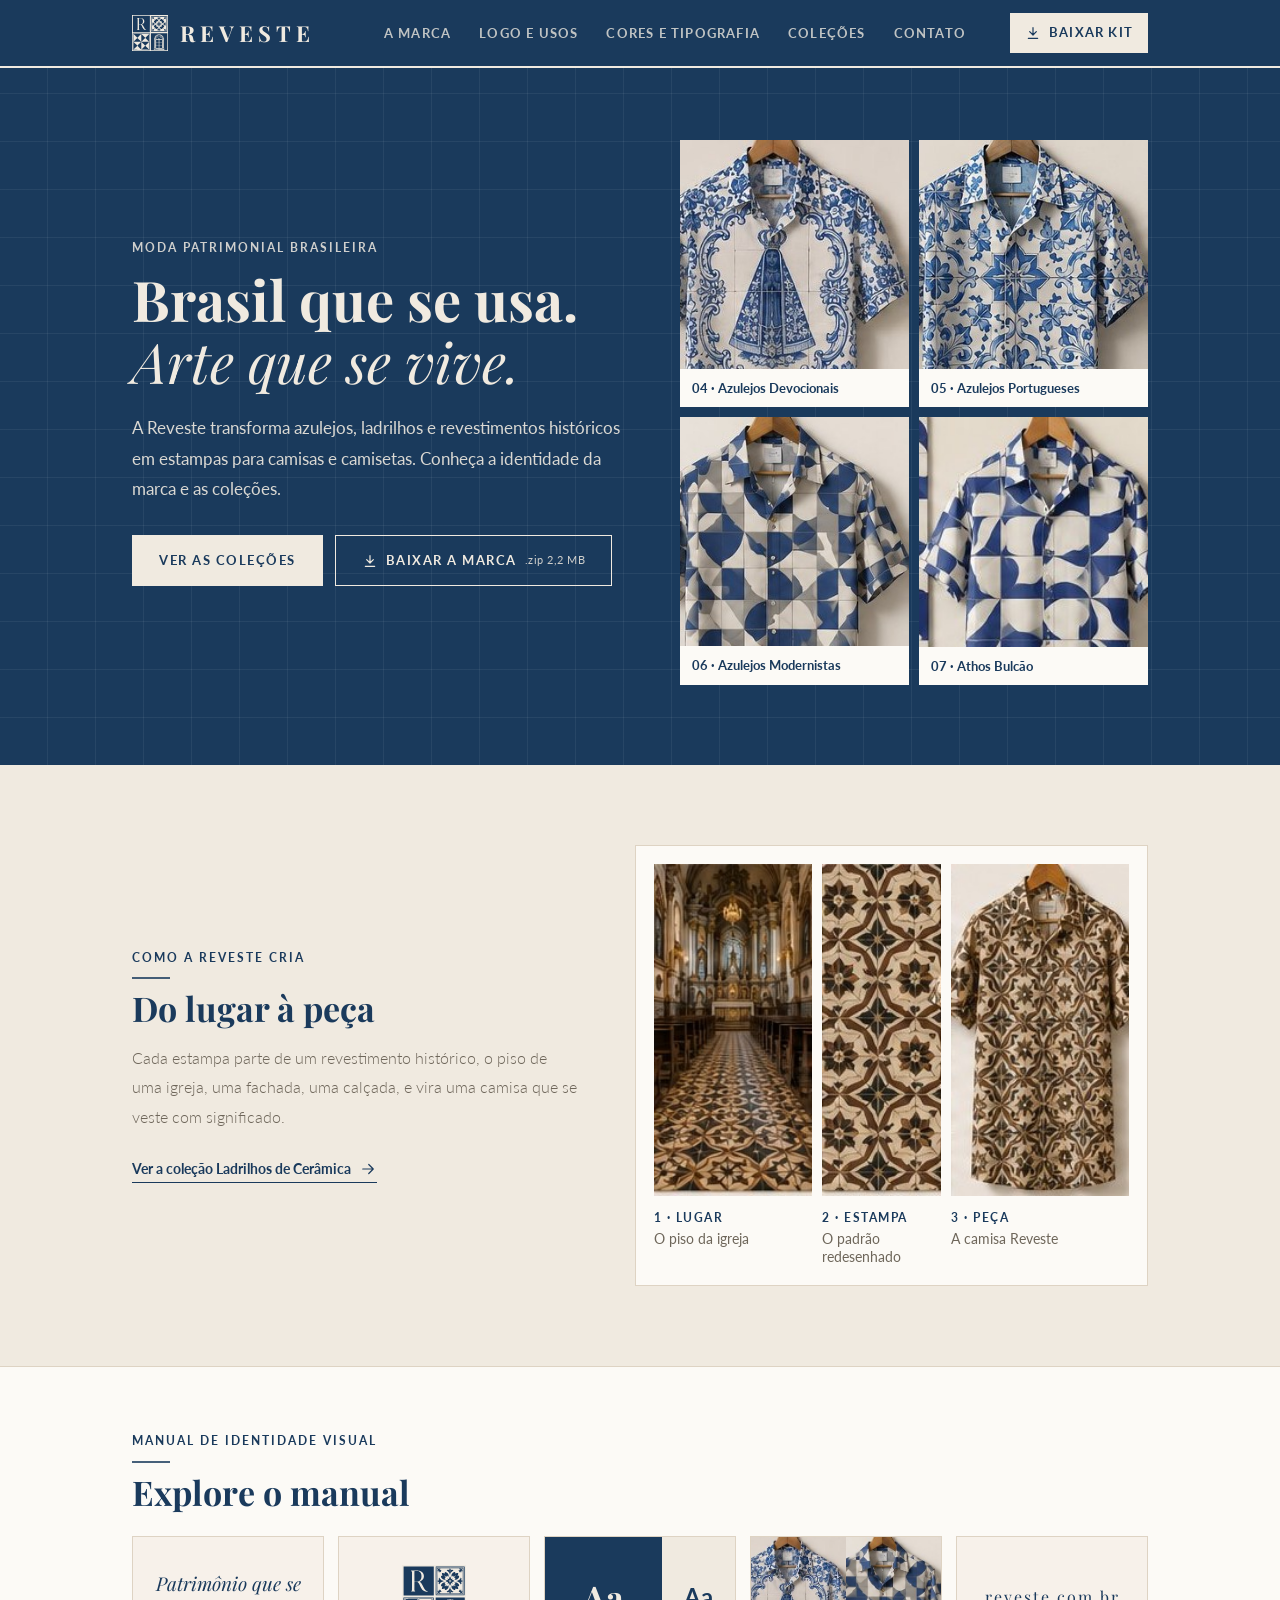
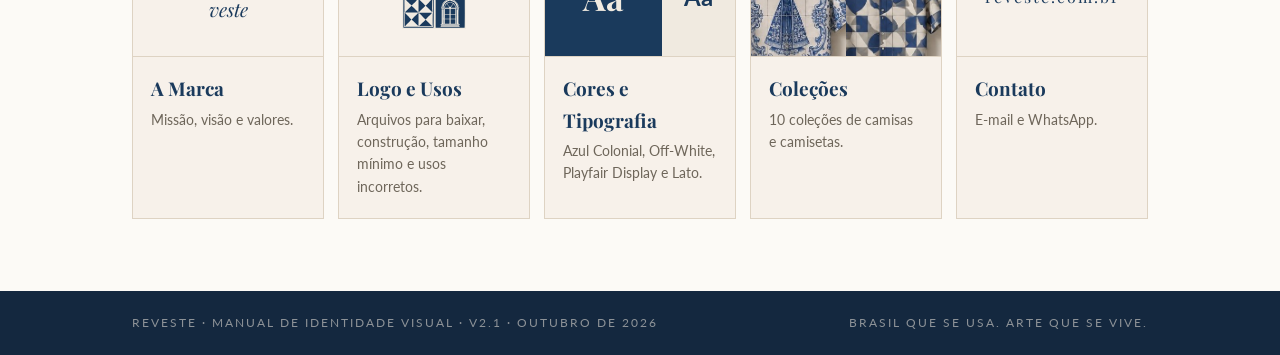
==== commit 764f062b: "v2.1: recomendações aceitas de UI/UX - imagens das coleções marcadas como ilustração no modal (alt e" ====
--- a/v2/index.html
+++ b/v2/index.html
@@ -12,9 +12,9 @@
   <meta property="og:description" content="Brasil que se usa. Arte que se vive. Logo, cores, tipografia e coleções da Reveste." />
   <link rel="icon" type="image/png" sizes="64x64" href="assets/img/favicon-64.png" />
   <link rel="apple-touch-icon" href="assets/img/apple-touch-icon.png" />
-  <link href="https://cdn.jsdelivr.net/npm/bootstrap@5.3.3/dist/css/bootstrap.min.css" rel="stylesheet" integrity="sha384-QWTKZyjpPEjISv5WaRU9OFeRpok6YctnYmDr5pNlyT2bRjXh0JMhjY6hW+ALEwIH" crossorigin="anonymous" />
+  <link href="vendor/bootstrap/bootstrap.min.css" rel="stylesheet" integrity="sha384-QWTKZyjpPEjISv5WaRU9OFeRpok6YctnYmDr5pNlyT2bRjXh0JMhjY6hW+ALEwIH" />
   <link href="https://fonts.googleapis.com/css2?family=Playfair+Display:ital,wght@0,400;0,500;0,700;1,400&family=Lato:wght@300;400;700&display=swap" rel="stylesheet" />
-  <link href="css/styles.css?v=23" rel="stylesheet" />
+  <link href="css/styles.css?v=26" rel="stylesheet" />
 </head>
 <body>
 
@@ -37,8 +37,10 @@
         <button type="button" class="nav-btn" data-pane="cores" aria-controls="pane-cores">Cores e Tipografia</button>
         <button type="button" class="nav-btn" data-pane="colecoes" aria-controls="pane-colecoes">Coleções</button>
         <button type="button" class="nav-btn" data-pane="contato" aria-controls="pane-contato">Contato</button>
+        <a class="nav-kit nav-kit-menu" href="assets/marca/reveste-marca.zip" download><svg aria-hidden="true" focusable="false" viewBox="0 0 24 24" fill="none" stroke="currentColor" stroke-width="1.8" stroke-linecap="round" stroke-linejoin="round"><path d="M12 4v11M7 10l5 5 5-5M5 20h14"/></svg> Baixar kit da marca <small>.zip 2,2 MB</small></a>
       </div>
     </nav>
+    <a class="nav-kit nav-kit-bar" href="assets/marca/reveste-marca.zip" download aria-label="Baixar kit da marca (.zip, 2,2 MB)"><svg aria-hidden="true" focusable="false" viewBox="0 0 24 24" fill="none" stroke="currentColor" stroke-width="1.8" stroke-linecap="round" stroke-linejoin="round"><path d="M12 4v11M7 10l5 5 5-5M5 20h14"/></svg> Baixar kit</a>
   </div>
 </header>
 
@@ -54,7 +56,7 @@
           <p class="home-lead">A Reveste transforma azulejos, ladrilhos e revestimentos históricos em estampas para camisas e camisetas. Conheça a identidade da marca e as coleções.</p>
           <div class="home-ctas">
             <a class="btn-solid" href="#colecoes">Ver as coleções</a>
-            <a class="btn-ghost" href="assets/marca/reveste-marca.zip" download>Baixar a marca</a>
+            <a class="btn-ghost" href="assets/marca/reveste-marca.zip" download><svg aria-hidden="true" focusable="false" viewBox="0 0 24 24" fill="none" stroke="currentColor" stroke-width="1.8" stroke-linecap="round" stroke-linejoin="round"><path d="M12 4v11M7 10l5 5 5-5M5 20h14"/></svg> Baixar a marca <small>.zip 2,2 MB</small></a>
           </div>
         </div>
         <nav class="home-pieces" aria-label="Coleções em destaque">
@@ -72,6 +74,7 @@
               <img src="assets/img/home/camisa-07.jpeg" alt="" width="261" height="261" />
               <span>07 · Athos Bulcão</span></a></li>
           </ul>
+          <a class="home-more" href="#colecoes">+ 8 coleções <span aria-hidden="true">→</span></a>
         </nav>
       </div>
     </div>
@@ -190,6 +193,13 @@
 
   <!-- ═══════ LOGO E USOS ═══════ -->
   <section class="pane" id="pane-logo" tabindex="-1">
+    <nav class="subnav" aria-label="Seções de Logo e Usos">
+      <div class="container-r subnav-inner">
+        <a href="#logo" data-sec="logo">Logo</a>
+        <a href="#construcao" data-sec="construcao">Construção</a>
+        <a href="#usos" data-sec="usos">Usos</a>
+      </div>
+    </nav>
     <div class="container-r pane-body">
         <div class="block">
           <p class="eyebrow">Logo Principal</p>
@@ -220,10 +230,28 @@
           </div>
         </div>
       <div class="block">
+        <p class="eyebrow">Qual arquivo usar</p>
+        <div class="table-responsive">
+          <table class="size-table which-file">
+            <thead><tr><th scope="col">Onde vai aplicar</th><th scope="col">Versão</th><th scope="col">Formato</th></tr></thead>
+            <tbody>
+              <tr><th scope="row">Site, redes sociais, apresentações</th><td>Logo horizontal ou vertical</td><td>SVG (ou PNG)</td></tr>
+              <tr><th scope="row">Fundo escuro ou foto</th><td>Versão negativa</td><td>SVG (ou PNG)</td></tr>
+              <tr><th scope="row">Gráfica: cartão, tag, embalagem</th><td>Logo ou selo</td><td>PDF vetorial</td></tr>
+              <tr><th scope="row">Etiqueta e tamanhos pequenos</th><td>Sem tagline</td><td>PDF ou SVG</td></tr>
+              <tr><th scope="row">Bordado, carimbo, gravação, serigrafia</th><td>Ícone em 1 cor</td><td>PDF ou SVG</td></tr>
+              <tr><th scope="row">Avatar e favicon</th><td>Ícone</td><td>PNG</td></tr>
+            </tbody>
+          </table>
+        </div>
+      </div>
+
+      <div class="block">
         <div class="asset-all">
-          <a class="download-btn" href="assets/marca/reveste-marca.zip" download>Baixar tudo · .zip 2,2 MB</a>
+          <a class="download-btn primary" href="assets/marca/reveste-marca.zip" download><svg aria-hidden="true" focusable="false" viewBox="0 0 24 24" fill="none" stroke="currentColor" stroke-width="1.8" stroke-linecap="round" stroke-linejoin="round"><path d="M12 4v11M7 10l5 5 5-5M5 20h14"/></svg> Baixar kit completo · .zip 2,2 MB</a>
           <p>Todas as versões em SVG, PDF e PNG, com as cores de impressão e as regras de uso (LEIA-ME).</p>
         </div>
+        <div class="logo-gallery">
         <div class="logo-row two tall">
           <figure class="logo-card">
             <div class="logo-stage"><img src="assets/marca/reveste-logo-vertical.svg" alt="Logo vertical" loading="lazy" /></div>
@@ -259,7 +287,7 @@
             <figcaption><span class="logo-name">Horizontal sem tagline</span><span class="logo-use">Etiquetas e tamanhos pequenos</span></figcaption>
             <div class="asset-links"><a href="assets/marca/reveste-logo-horizontal-sem-tagline.svg" download aria-label="Baixar Horizontal sem tagline em SVG">SVG</a><a href="assets/marca/reveste-logo-horizontal-sem-tagline.pdf" download aria-label="Baixar Horizontal sem tagline em PDF">PDF</a><a href="assets/marca/reveste-logo-horizontal-sem-tagline.png" download aria-label="Baixar Horizontal sem tagline em PNG">PNG</a></div>
           </figure>
-          <figure class="logo-card">
+          <figure class="logo-card is-selo">
             <div class="logo-stage"><img src="assets/marca/reveste-selo.svg" alt="Selo Patrimonial" loading="lazy" /></div>
             <figcaption><span class="logo-name">Selo Patrimonial</span><span class="logo-use">Autenticidade e origem: tags e embalagens</span></figcaption>
             <div class="asset-links"><a href="assets/marca/reveste-selo.svg" download aria-label="Baixar Selo Patrimonial em SVG">SVG</a><a href="assets/marca/reveste-selo.pdf" download aria-label="Baixar Selo Patrimonial em PDF">PDF</a><a href="assets/marca/reveste-selo.png" download aria-label="Baixar Selo Patrimonial em PNG">PNG</a></div>
@@ -276,6 +304,7 @@
             <figcaption><span class="logo-name">Ícone em 1 cor</span><span class="logo-use">Bordado, carimbo, gravação</span></figcaption>
             <div class="asset-links"><a href="assets/marca/reveste-icone-1cor.svg" download aria-label="Baixar Ícone em 1 cor em SVG">SVG</a><a href="assets/marca/reveste-icone-1cor.pdf" download aria-label="Baixar Ícone em 1 cor em PDF">PDF</a><a href="assets/marca/reveste-icone-1cor.png" download aria-label="Baixar Ícone em 1 cor em PNG">PNG</a></div>
           </figure>
+        </div>
         </div>
         <p class="download-note">Vetores com os textos convertidos em contorno: não é preciso instalar fontes. Os PNG têm 2000 px de largura e fundo transparente.</p>
       </div>
@@ -442,7 +471,7 @@
                   <h3>Azul Colonial</h3>
                   <button type="button" class="color-hex" data-copy="#1A3A5C" aria-label="Copiar #1A3A5C">#1A3A5C<span class="copy-hint" aria-hidden="true">copiar</span></button>
                   <p>Representa a profundidade histórica, a nobreza dos azulejos clássicos e a sofisticação da marca.</p>
-                  <dl class="color-codes"><dt>RGB</dt><dd>26 · 58 · 92</dd><dt>CMYK couché</dt><dd>84 · 54 · 11 · 59</dd><dt>CMYK sem revestimento</dt><dd>100 · 63 · 8 · 41</dd><dt>Pantone tecido</dt><dd>19-4029 TCX</dd><dt>Pantone gráfico</dt><dd>540 C</dd></dl>
+                  <dl class="color-codes"><dt>RGB</dt><dd><button type="button" class="code-copy" data-copy="26 · 58 · 92" aria-label="Copiar RGB: 26 · 58 · 92">26 · 58 · 92<span class="copy-hint" aria-hidden="true">copiar</span></button></dd><dt>CMYK couché</dt><dd><button type="button" class="code-copy" data-copy="84 · 54 · 11 · 59" aria-label="Copiar CMYK couché: 84 · 54 · 11 · 59">84 · 54 · 11 · 59<span class="copy-hint" aria-hidden="true">copiar</span></button></dd><dt>CMYK sem revestimento</dt><dd><button type="button" class="code-copy" data-copy="100 · 63 · 8 · 41" aria-label="Copiar CMYK sem revestimento: 100 · 63 · 8 · 41">100 · 63 · 8 · 41<span class="copy-hint" aria-hidden="true">copiar</span></button></dd><dt>Pantone tecido</dt><dd><button type="button" class="code-copy" data-copy="19-4029 TCX" aria-label="Copiar Pantone tecido: 19-4029 TCX">19-4029 TCX<span class="copy-hint" aria-hidden="true">copiar</span></button></dd><dt>Pantone gráfico</dt><dd><button type="button" class="code-copy" data-copy="540 C" aria-label="Copiar Pantone gráfico: 540 C">540 C<span class="copy-hint" aria-hidden="true">copiar</span></button></dd></dl>
                 </div>
               </div>
             </div>
@@ -453,7 +482,7 @@
                   <h3>Off-White</h3>
                   <button type="button" class="color-hex" data-copy="#F0EAE0" aria-label="Copiar #F0EAE0">#F0EAE0<span class="copy-hint" aria-hidden="true">copiar</span></button>
                   <p>Evoca a naturalidade das matérias-primas e o aspecto artesanal, proporcionando o contraste ideal para a leitura.</p>
-                  <dl class="color-codes"><dt>RGB</dt><dd>240 · 234 · 224</dd><dt>CMYK couché</dt><dd>7 · 7 · 13 · 0</dd><dt>CMYK sem revestimento</dt><dd>5 · 5 · 9 · 0</dd><dt>Pantone tecido</dt><dd>11-0103 TCX</dd><dt>Pantone gráfico</dt><dd>usar CMYK ou papel natural</dd></dl>
+                  <dl class="color-codes"><dt>RGB</dt><dd><button type="button" class="code-copy" data-copy="240 · 234 · 224" aria-label="Copiar RGB: 240 · 234 · 224">240 · 234 · 224<span class="copy-hint" aria-hidden="true">copiar</span></button></dd><dt>CMYK couché</dt><dd><button type="button" class="code-copy" data-copy="7 · 7 · 13 · 0" aria-label="Copiar CMYK couché: 7 · 7 · 13 · 0">7 · 7 · 13 · 0<span class="copy-hint" aria-hidden="true">copiar</span></button></dd><dt>CMYK sem revestimento</dt><dd><button type="button" class="code-copy" data-copy="5 · 5 · 9 · 0" aria-label="Copiar CMYK sem revestimento: 5 · 5 · 9 · 0">5 · 5 · 9 · 0<span class="copy-hint" aria-hidden="true">copiar</span></button></dd><dt>Pantone tecido</dt><dd><button type="button" class="code-copy" data-copy="11-0103 TCX" aria-label="Copiar Pantone tecido: 11-0103 TCX">11-0103 TCX<span class="copy-hint" aria-hidden="true">copiar</span></button></dd><dt>Pantone gráfico</dt><dd>usar CMYK ou papel natural</dd></dl>
                 </div>
               </div>
             </div>
@@ -544,8 +573,21 @@
           <p class="lead">A identidade ganha vida nas estampas: cada coleção traduz um capítulo do patrimônio brasileiro em camisas e camisetas que se vestem com significado.</p>
         </div>
 
-        <div class="coll-grid" id="collGrid" role="group" aria-label="Escolher coleção"></div>
+        <p class="coll-grid-label" id="collGridLabel">Explore por coleção</p>
+        <div class="coll-grid" id="collGrid" role="group" aria-labelledby="collGridLabel"></div>
         <div id="collDetail"></div>
+
+        <div class="block glossary-block">
+          <p class="eyebrow">Glossário</p>
+          <dl class="glossary">
+            <div><dt>Azulejo</dt><dd>Placa de cerâmica vidrada, pintada à mão ou estampada, trazida de Portugal a partir do século XVI.</dd></div>
+            <div><dt>Ladrilho hidráulico</dt><dd>Peça de cimento e pigmento, prensada e curada na água, sem forno; comum em pisos dos séculos XIX e XX.</dd></div>
+            <div><dt>Caquinho</dt><dd>Revestimento feito à mão com cacos de azulejo, louça ou cerâmica.</dd></div>
+            <div><dt>Homenagem</dt><dd>Nome de peça criado pela Reveste, inspirado num tipo de lugar ou cidade; não é um imóvel ou obra real.</dd></div>
+            <div><dt>Reinterpretação</dt><dd>Estampa inspirada num lugar, devoção ou técnica real, redesenhada pela Reveste; não reproduz a obra.</dd></div>
+          </dl>
+          <p class="download-note">As imagens das coleções são ilustrações de apresentação, não fotos de produto nem registros documentais dos lugares.</p>
+        </div>
     </div>
   </section>
 
@@ -602,12 +644,12 @@
 <!-- ═══════════ FOOTER ═══════════ -->
 <footer class="brand-footer">
   <div class="container-r">
-    <span>Reveste · Manual de Identidade Visual</span>
+    <span>Reveste · Manual de Identidade Visual · v2.1 · outubro de 2026</span>
     <span>Brasil que se usa. Arte que se vive.</span>
   </div>
 </footer>
 
-<script src="https://cdn.jsdelivr.net/npm/bootstrap@5.3.3/dist/js/bootstrap.bundle.min.js" integrity="sha384-YvpcrYf0tY3lHB60NNkmXc5s9fDVZLESaAA55NDzOxhy9GkcIdslK1eN7N6jIeHz" crossorigin="anonymous"></script>
-<script src="js/main.js?v=14"></script>
+<script src="vendor/bootstrap/bootstrap.bundle.min.js" integrity="sha384-YvpcrYf0tY3lHB60NNkmXc5s9fDVZLESaAA55NDzOxhy9GkcIdslK1eN7N6jIeHz"></script>
+<script src="js/main.js?v=18"></script>
 </body>
 </html>
--- a/v2/css/styles.css
+++ b/v2/css/styles.css
@@ -4,6 +4,9 @@
 ═══════════════════════════════════════════════════ */
 
 /* ── TOKENS ─────────────────────────────── */
+/* altura da barra + índice: base do scroll-margin das âncoras */
+:root { --bar-h: 68px; --subnav-h: 46px; }
+@media (max-width: 640px) { :root { --bar-h: 62px; } }
 :root {
   --navy:    #1A3A5C;
   --navy-2:  #2E5275;
@@ -113,7 +116,7 @@
   font-family: var(--serif); font-weight: 700;
   font-size: 22px; letter-spacing: 5px; line-height: 1;
 }
-.brand-nav { position: static; }
+.brand-nav { position: static; margin-left: auto; }
 .brand-nav-menu { display: flex; gap: 4px; }
 .nav-btn {
   padding: 22px 12px 20px;
@@ -139,6 +142,29 @@
 .brand-nav-toggle-icon { width: 22px; height: 22px; transition: transform .25s; }
 .brand-nav-toggle[aria-expanded="true"] .brand-nav-toggle-icon { transform: rotate(90deg); }
 
+/* botão "Baixar kit" (barra no desktop, menu no celular) */
+.nav-kit { display: inline-flex; align-items: center; gap: 8px; font-size: 12.5px; font-weight: 700; letter-spacing: 1.2px; text-transform: uppercase; }
+.nav-kit svg { width: 16px; height: 16px; flex-shrink: 0; }
+.nav-kit-bar { margin-left: 8px; padding: 9px 14px; background: var(--cream); color: var(--navy); border: 1px solid var(--cream); flex-shrink: 0; transition: background .2s, color .2s; }
+.nav-kit-bar:hover { background: transparent; color: var(--cream); }
+.nav-kit-menu { display: none; }
+.nav-kit small { font-weight: 400; letter-spacing: .5px; text-transform: none; opacity: .8; }
+
+/* ── ÍNDICE INTERNO (aba Logo e Usos) ──── */
+.subnav {
+  position: sticky; top: var(--bar-h); z-index: 40;
+  background: var(--paper); border-bottom: 1px solid var(--line);
+}
+.subnav-inner { display: flex; gap: 8px; }
+.subnav a {
+  display: flex; align-items: center; min-height: var(--subnav-h); padding: 0 14px;
+  font-size: 13px; font-weight: 700; letter-spacing: 1.5px; text-transform: uppercase;
+  color: var(--muted); border-bottom: 3px solid transparent; margin-bottom: -1px;
+}
+.subnav a:hover { color: var(--navy); }
+/* seção ativa: sublinhado + aria-current, não só cor */
+.subnav a[aria-current="location"] { color: var(--navy); border-bottom-color: var(--navy); }
+
 /* ── PAINÉIS ────────────────────────────── */
 .brand-main { flex: 1 0 auto; }
 .pane { display: none; animation: fade .4s ease; }
@@ -148,7 +174,7 @@
 .block { margin-bottom: 56px; }
 .block:last-child { margin-bottom: 0; }
 /* seções agrupadas numa aba (Construção, Usos, Tipografia) */
-.subsection { margin-top: 72px; padding-top: 56px; border-top: 1px solid var(--line); scroll-margin-top: 80px; }
+.subsection { margin-top: 72px; padding-top: 56px; border-top: 1px solid var(--line); scroll-margin-top: calc(var(--bar-h) + var(--subnav-h) + 16px); }
 .subsection:focus { outline: none; }
 /* "Próximo" no fim de cada aba */
 .pane-next { margin-top: 64px; padding-top: 24px; border-top: 1px solid var(--line); display: flex; justify-content: flex-end; }
@@ -184,7 +210,7 @@
 .eyebrow.on-dark::after { display: none; }
 .home-title {
   font-family: var(--serif); font-weight: 700;
-  font-size: clamp(34px, 4.4vw, 56px); line-height: 1.1;
+  font-size: clamp(36px, 4.4vw, 56px); line-height: 1.1;
   margin: 8px 0 22px; color: var(--cream);
 }
 .home-title em { font-weight: 400; font-style: italic; }
@@ -198,7 +224,10 @@
 }
 .btn-solid { background: var(--cream); color: var(--navy); }
 .btn-solid:hover { background: transparent; color: var(--cream); }
-.btn-ghost { color: var(--cream); }
+.btn-ghost { color: var(--cream); display: inline-flex; align-items: center; gap: 8px; }
+.btn-ghost svg { width: 16px; height: 16px; }
+.btn-ghost small { font-weight: 400; letter-spacing: .5px; text-transform: none; opacity: .85; }
+.home-more { display: none; }
 .btn-ghost:hover { background: var(--cream); color: var(--navy); }
 .home-pieces ul { list-style: none; margin: 0; padding: 0; display: grid; grid-template-columns: 1fr 1fr; gap: 10px; }
 .home-piece { display: flex; flex-direction: column; height: 100%; background: var(--paper); transition: transform .2s; }
@@ -369,6 +398,19 @@
 }
 .download-btn:hover { background: var(--navy); color: var(--cream); }
 .download-note { font-size: 13px; color: var(--muted); margin: 14px 0 0; }
+.download-btn { display: inline-flex; align-items: center; gap: 8px; }
+.download-btn svg { width: 16px; height: 16px; }
+.download-btn.primary { background: var(--navy); color: var(--cream); border-color: var(--navy); }
+.download-btn.primary:hover { background: transparent; color: var(--navy); }
+.which-file td { font-weight: 400; color: var(--ink); white-space: normal; }
+.which-file td:last-child { font-weight: 700; color: var(--navy); white-space: nowrap; }
+/* códigos de cor copiáveis */
+.code-copy {
+  display: inline-flex; align-items: baseline; gap: 8px; padding: 0 4px; margin-left: -4px;
+  background: none; border: 1px dashed transparent; color: inherit; font: inherit; cursor: pointer; text-align: left;
+}
+.code-copy:hover { border-color: var(--line); }
+.code-copy.copied .copy-hint { color: var(--navy); font-weight: 700; }
 .color-note { font-size: 13px; line-height: 1.7; color: var(--muted); margin: 18px 0 0; max-width: 820px; }
 .size-table { width: 100%; border-collapse: collapse; background: var(--paper); border: 1px solid var(--line); font-size: 14px; }
 .size-table th, .size-table td { padding: 11px 16px; border-bottom: 1px solid var(--line); text-align: left; }
@@ -498,7 +540,7 @@
 .dont-card span { font-size: 13.5px; line-height: 1.55; color: var(--muted); }
 
 /* ── COLEÇÕES ───────────────────────────── */
-#collDetail { scroll-margin-top: 80px; border: 1px solid var(--line); overflow: hidden; margin-bottom: 48px; }
+#collDetail { scroll-margin-top: calc(var(--bar-h) + 12px); border: 1px solid var(--line); overflow: hidden; margin-bottom: 48px; }
 .coll-hero { position: relative; height: 300px; overflow: hidden; }
 .coll-hero img { width: 100%; height: 100%; object-fit: cover; }
 .coll-hero-overlay {
@@ -552,6 +594,20 @@
 .gal-type { display: block; font-size: 12px; font-weight: 700; letter-spacing: 1.5px; text-transform: uppercase; color: var(--navy); margin-bottom: 4px; }
 .gal-name { display: block; font-size: 13px; line-height: 1.45; color: var(--ink); }
 .gal-num { font-weight: 700; color: var(--navy); margin-right: 6px; }
+/* status do nome da peça: texto, não só cor */
+.status-chip { display: inline-block; margin-top: 6px; padding: 1px 7px; font-size: 12px; font-weight: 700; letter-spacing: .3px; border: 1px solid; }
+.st-homenagem { color: var(--muted); border-color: var(--line); }
+.st-reinterpretacao { color: var(--navy); border-color: var(--navy); }
+.shirt-modal-caption .status-chip { margin: 0 0 0 4px; vertical-align: 1px; }
+.modal-disclaimer { display: block; margin-top: 6px; font-size: 12.5px; color: var(--muted); font-style: italic; }
+.coll-grid-thumb .cnt { display: block; font-size: 12px; color: var(--navy); margin-top: 6px; font-weight: 700; }
+/* glossário */
+.glossary-block { margin-top: 8px; }
+.glossary { display: grid; grid-template-columns: repeat(auto-fit, minmax(240px, 1fr)); gap: 12px; margin: 0; }
+.glossary div { background: var(--paper); border: 1px solid var(--line); padding: 16px 18px; }
+.glossary dt { font-family: var(--serif); font-size: 18px; color: var(--navy); margin-bottom: 4px; }
+.glossary dd { margin: 0; font-size: 14px; line-height: 1.6; color: var(--muted); }
+.coll-grid-label { font-size: 12px; font-weight: 700; letter-spacing: 1.8px; text-transform: uppercase; color: var(--navy); margin: 8px 0 12px; }
 .coll-grid { display: grid; grid-template-columns: repeat(5, minmax(0, 1fr)); gap: 12px; margin-bottom: 28px; }
 .coll-grid-thumb {
   display: block; width: 100%; padding: 0; text-align: left;
@@ -564,6 +620,7 @@
 .coll-grid-thumb.active { border-color: var(--navy); box-shadow: inset 0 0 0 1px var(--navy); }
 .coll-grid-thumb.active .num::after { content: " · aberta"; font-weight: 400; color: var(--muted); letter-spacing: .5px; }
 .coll-grid-thumb img { width: 100%; height: 120px; object-fit: cover; }
+.coll-grid-thumb .mobile-only { display: none; }
 .coll-grid-thumb .body { display: block; padding: 12px 14px; }
 .coll-grid-thumb .num { font-size: 12px; font-weight: 700; color: var(--navy); letter-spacing: 1px; }
 .coll-grid-thumb .nm { display: block; font-family: var(--serif); font-size: 14px; color: var(--ink); margin-top: 2px; }
@@ -676,6 +733,8 @@
 @media (max-width: 980px) {
   /* navegação vira menu */
   .brand-nav-toggle { display: flex; }
+  .nav-kit-bar { display: none; }
+  .nav-kit-menu { display: flex; margin: 10px 4px 6px; padding: 13px 14px; background: var(--cream); color: var(--navy); }
   .brand-nav-menu {
     position: absolute; left: 0; right: 0; top: 100%;
     flex-direction: column; gap: 0;
@@ -703,7 +762,8 @@
   .values-grid { grid-template-columns: repeat(2, 1fr); }
   .values-grid > :last-child { grid-column: 1 / -1; }
   .dont-grid { grid-template-columns: 1fr 1fr; }
-  .coll-grid { grid-template-columns: repeat(2, minmax(0, 1fr)); }
+  .coll-grid { grid-template-columns: repeat(5, minmax(0, 1fr)); gap: 8px; }
+  .coll-grid-thumb .sb { display: none; }
 }
 @media (max-width: 640px) {
   .container-r { padding: 0 18px; }
@@ -711,8 +771,9 @@
   .topbar-inner { min-height: 60px; }
   .topbar-logo img { width: 32px; height: 32px; }
   .topbar-logo .wordmark { font-size: 20px; letter-spacing: 4px; }
-  /* no celular, 2 peças no hero bastam */
+  /* no celular, 2 peças no hero bastam; o link avisa que há mais */
   .home-pieces li:nth-child(n+3) { display: none; }
+  .home-more { display: inline-flex; gap: 6px; margin-top: 12px; font-size: 13px; font-weight: 700; letter-spacing: 1px; text-transform: uppercase; color: var(--cream); border-bottom: 1px solid rgba(240,234,224,.5); padding-bottom: 2px; }
   .home-ctas a { flex: 1 1 100%; text-align: center; }
   .home-explore { padding: 48px 0 56px; }
   .explore-grid { grid-template-columns: 1fr; gap: 10px; }
@@ -726,13 +787,38 @@
   .process-steps { padding: 12px; gap: 8px; }
   .step-n { text-transform: none; letter-spacing: 0; font-size: 12.5px; }
 
-  .logo-row.two, .logo-row.three { grid-template-columns: 1fr; }
   .type-specimens, .type-support, .protect { grid-template-columns: 1fr; }
   .ts-row { grid-template-columns: 1fr; gap: 6px; padding: 16px; }
   .spec-big { font-size: 72px; }
   .dont-grid { grid-template-columns: 1fr 1fr; gap: 10px; }
   .dont-stage { height: 110px; padding: 12px; }
-  .logo-row.tall .logo-stage, .logo-stage { height: 200px; }
+  /* Logo: 9 versões em 2 colunas compactas; o selo (9º) ocupa a linha */
+  .logo-gallery { display: grid; grid-template-columns: 1fr 1fr; gap: 10px; margin-top: 16px; }
+  .logo-row { display: contents; }
+  .logo-card { padding: 10px; }
+  .logo-card.is-selo { order: 1; grid-column: 1 / -1; }
+  .logo-row.tall .logo-stage, .logo-row.short .logo-stage, .logo-stage { height: 72px; padding: 10px; }
+  .logo-card figcaption { padding: 10px 0; }
+  .logo-name { font-size: 16px; }
+  .logo-use { font-size: 13px; }
+  .asset-links { gap: 5px; }
+  .asset-links a { min-height: 40px; display: flex; align-items: center; justify-content: center; padding: 0; font-size: 12px; letter-spacing: .5px; }
+  .subnav-inner { justify-content: space-between; gap: 0; }
+  .subnav a { flex: 1; justify-content: center; padding: 0 6px; font-size: 12.5px; letter-spacing: 1px; }
+
+  /* Coleções: grade compacta 5 por linha, só miniatura e número */
+  .coll-grid { grid-template-columns: repeat(5, minmax(0, 1fr)); gap: 6px; margin-bottom: 20px; }
+  .coll-grid-thumb { position: relative; padding: 4px 4px 0; text-align: center; }
+  .coll-grid-thumb .desk-only { display: none; }
+  .coll-grid-thumb .mobile-only { display: block; }
+  .coll-grid-thumb img { height: auto; aspect-ratio: 1 / 1; }
+  .coll-grid-thumb .body { padding: 4px 0 5px; }
+  .coll-grid-thumb .nm, .coll-grid-thumb .sb { position: absolute; width: 1px; height: 1px; overflow: hidden; clip: rect(0 0 0 0); white-space: nowrap; }
+  .coll-grid-thumb .num { font-size: 13px; }
+  .coll-grid-thumb .cnt { display: none; }
+  .coll-grid-thumb.active { background: var(--navy); border-color: var(--navy); box-shadow: inset 0 0 0 2px var(--navy); }
+  .coll-grid-thumb.active .num { color: var(--cream); }
+  .coll-grid-thumb.active .num::after { content: none; }
 
   .coll-desc-box, .coll-gallery-box { padding-left: 20px; padding-right: 20px; }
   .gal-grid { grid-template-columns: repeat(2, minmax(0, 1fr)); gap: 10px; }
